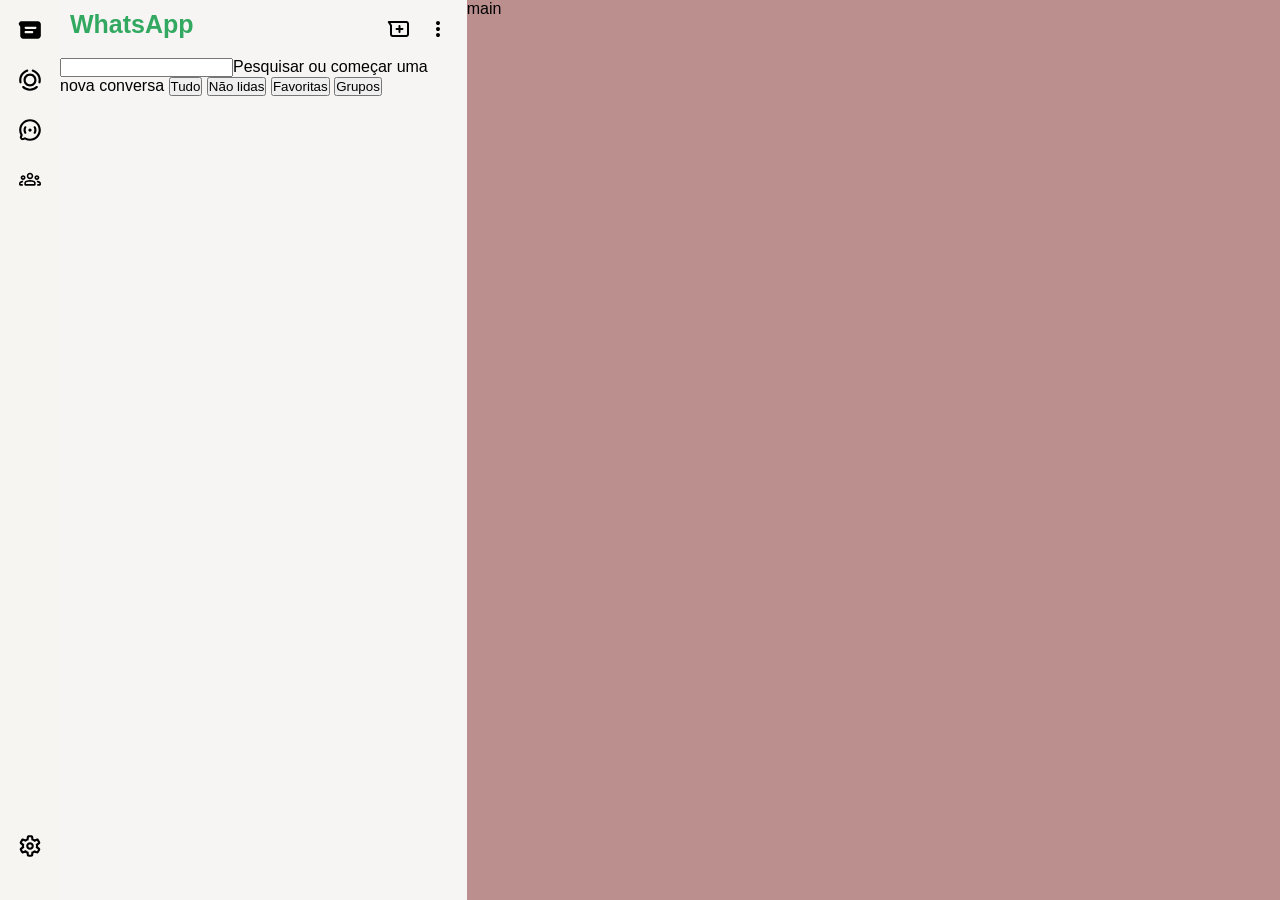
==== index.html @ 02911c6a "section 1/2 meio finalizado" ====
<!DOCTYPE html>
<html lang="en">

<head>
    <meta charset="UTF-8">
    <meta name="viewport" content="width=device-width, initial-scale=1.0">
    <link rel="stylesheet" href="./assets/style.css">
    <title>Whatsap Web</title>
</head>

<body>
    <nav>
        <div class="container-icons">
            <img src="./assets/icons/messages.svg" alt="">
            <img src="./assets/icons/status.svg" alt="">
            <img src="./assets/icons/newsletter.svg" alt="">
            <img src="./assets/icons/community.svg" alt="">
        </div>
        <div class="container-icons" s>
            <img src="./assets/icons/settings.svg" alt="">
            <img src="https://i.pravatar.cc/777" alt="">
        </div>
    </nav>
    <section>
        <div>
            <div class="container-what">
                <h1>WhatsApp</h1>
                <div class="btn-new-chat">
                    <img src="./assets/icons/new-chat.svg" alt="">
                    <img src="./assets/icons/more-settings.svg" alt="">
                </div>
            </div>

            <form class="">
                <input for="text">Pesquisar ou começar uma nova conversa</input>
                <button>Tudo</button>
                <button>Não lidas</button>
                <button>Favoritas</button>
                <button>Grupos</button>
            </form>
        </div>
    </section>
    <main>main</main>
</body>

</html>
---- assets/style.css ----
*{
    padding: 0;
    margin: 0;
    text-decoration: none;
    box-sizing: border-box;
    font-family: Verdana, Geneva, Tahoma, sans-serif;
}

img{
    display: block;
}
body{
    height: 100dvh;
    display: grid;
    grid-template-areas: 
    "nav section main";
    grid-template-columns: 60px 1fr 2fr ;
    grid-template-rows: 1fr;
}


nav{
    grid-area: nav;
    background-color: #f7f5f2;
    display: flex;
    flex-direction: column;
    justify-content: space-between;
    align-items: center;
    padding: 10px;
}

.container-icons{
    display: flex;
    flex-direction: column;
    justify-content: center;
    gap: 10px;
}

.container-icons > img {
    border-radius: 100%;
    padding: 7px;
    width: 40px;
}

.container-icons > img:hover{
    background-color: #32A860;;
}
section{
    grid-area: section;
    background-color: steelblue;
}

main{
    grid-area: main;
    background-color: rosybrown;
}

/* section{
    display: flex;
    background-color: #FFFFFF;
    font-family: Verdana, Geneva, Tahoma, sans-serif;
}

form > input{
    border-radius: 50px;
    border: 1px #F6F5F4 solid;
    width: 500px;
    height: 20px;
    align-items: center;
} */

section{
    background-color: #F6F5F4;
}
.container-what, .btn-new-chat{
    display: flex;
}

.container-what > h1 {
    color: #32A860;
    font-size: 25px;
}

.container-what{
padding: 10px;
justify-content: space-between;

}
.btn-new-chat{
    gap: 15px;
    padding: 7px;
    border-radius: 20px;
}
.btn-new-chat:hover{
    background-color: #32A860;
}
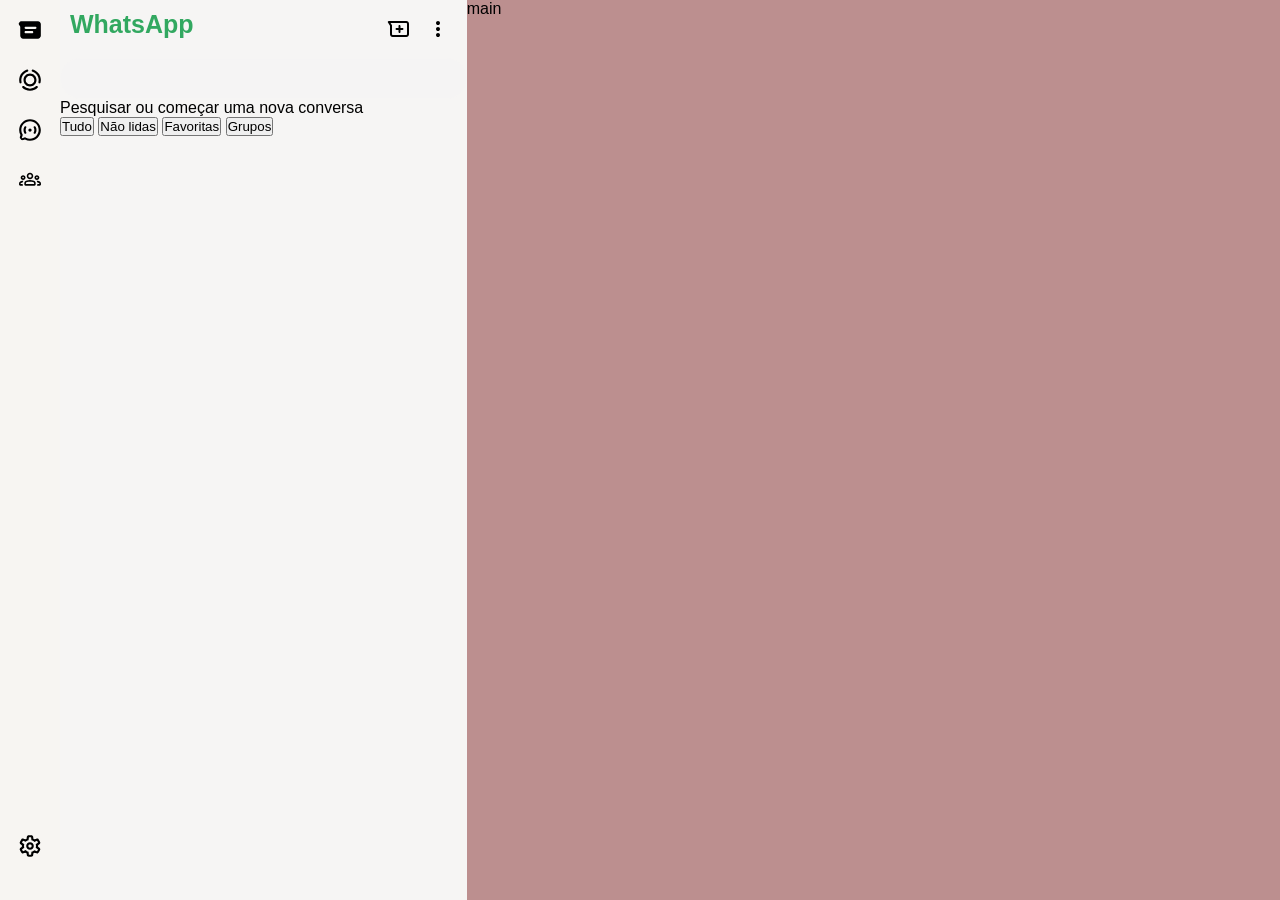
==== commit 860dff2d: "irei retomar as partes que não consegui acompanhar" ====
--- a/index.html
+++ b/index.html
@@ -33,11 +33,12 @@
 
             <form class="">
                 <input for="text">Pesquisar ou começar uma nova conversa</input>
-                <button>Tudo</button>
-                <button>Não lidas</button>
-                <button>Favoritas</button>
-                <button>Grupos</button>
             </form>
+            <button>Tudo</button>
+            <button>Não lidas</button>
+            <button>Favoritas</button>
+            <button>Grupos</button>
+
         </div>
     </section>
     <main>main</main>
--- a/assets/style.css
+++ b/assets/style.css
@@ -55,20 +55,6 @@
     background-color: rosybrown;
 }
 
-/* section{
-    display: flex;
-    background-color: #FFFFFF;
-    font-family: Verdana, Geneva, Tahoma, sans-serif;
-}
-
-form > input{
-    border-radius: 50px;
-    border: 1px #F6F5F4 solid;
-    width: 500px;
-    height: 20px;
-    align-items: center;
-} */
-
 section{
     background-color: #F6F5F4;
 }
@@ -95,3 +81,15 @@
     background-color: #32A860;
 }
 
+form{
+padding: 12;
+}
+
+input{
+    border-radius: 20px;
+    border: 1px #F6F5F4 solid;
+    width: 100%;
+    background-color: #f6f5f4d4;
+    padding: 12px 16px;
+    outline: #32A860;
+}
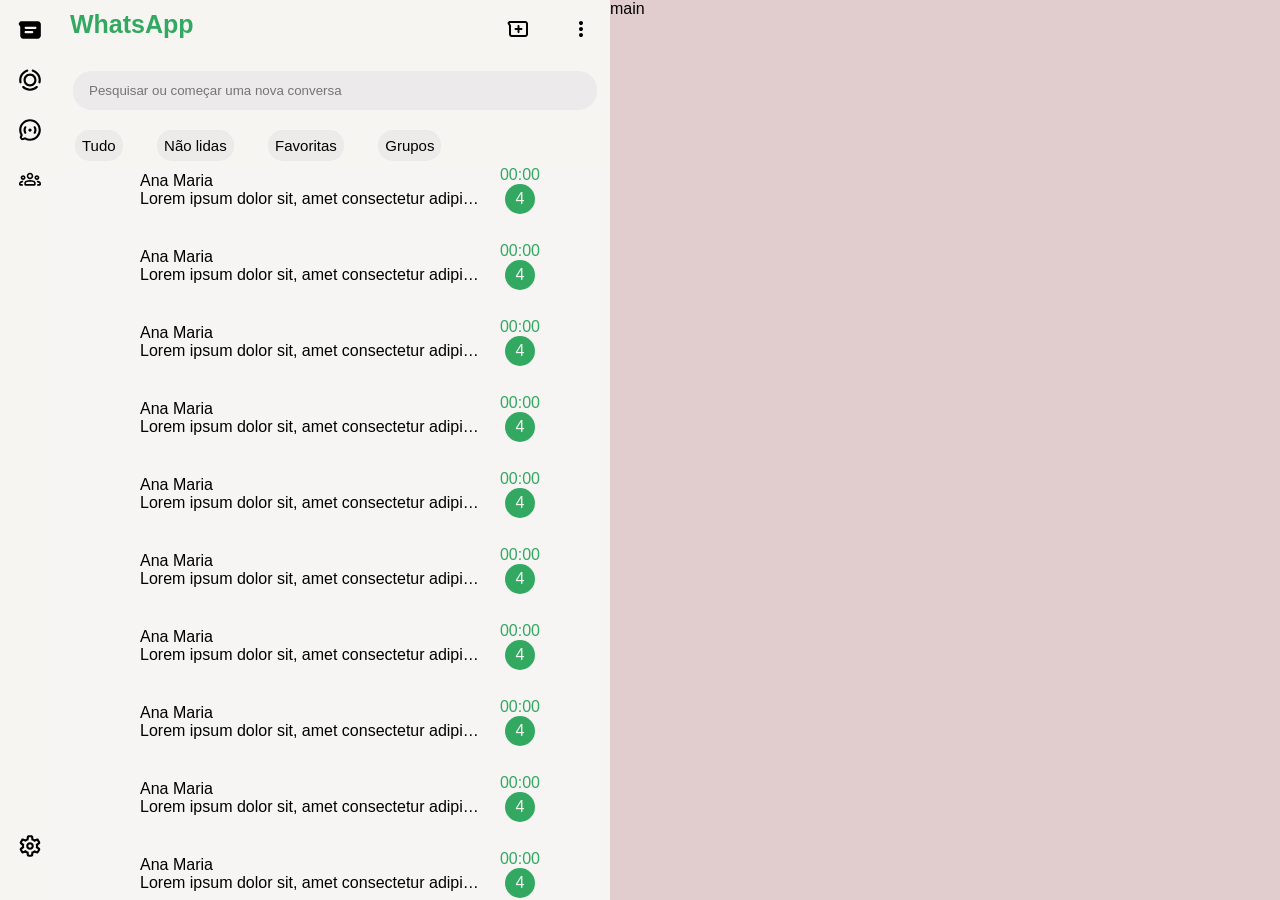
==== commit 688660d0: "Finalizei as duas partes, mas não consegui entender como arrumar o scroll e os botôes. Vou estudar q" ====
--- a/index.html
+++ b/index.html
@@ -21,24 +21,345 @@
             <img src="https://i.pravatar.cc/777" alt="">
         </div>
     </nav>
+
     <section>
-        <div>
+        <div class="container-cima">
             <div class="container-what">
                 <h1>WhatsApp</h1>
                 <div class="btn-new-chat">
-                    <img src="./assets/icons/new-chat.svg" alt="">
-                    <img src="./assets/icons/more-settings.svg" alt="">
-                </div>
-            </div>
-
-            <form class="">
-                <input for="text">Pesquisar ou começar uma nova conversa</input>
-            </form>
-            <button>Tudo</button>
-            <button>Não lidas</button>
-            <button>Favoritas</button>
-            <button>Grupos</button>
-
+                    <img src="./assets/icons/new-chat.svg" alt="" id="icon-2">
+                    <img src="./assets/icons/more-settings.svg" alt="" id="icon-2">
+                </div>
+            </div>
+            <div>
+                <form class="">
+                    <input for="text" placeholder="Pesquisar ou começar uma nova conversa"></input>
+                </form>
+                <button class="botao">Tudo</button>
+                <button class="botao">Não lidas</button>
+                <button class="botao">Favoritas</button>
+                <button class="botao">Grupos</button>
+            </div>
+        </div>
+
+        <div>
+            <div class="mensagens">
+                <div class="container-foto">
+                    <img src="https://i.pravatar.cc/777" alt="" id="perfil-conversa" class="foto">
+                </div>
+
+                <div class="container-info">
+                    <p>Ana Maria</p>
+                    <p id="msg_extensa">Lorem ipsum dolor sit, amet consectetur adipisicing elit...</p>
+                </div>
+
+                <div class="msn-bol">
+                    <p id="horas">00:00</p>
+                    <p id="noti" class="noti">4</p>
+                </div>
+            </div>
+            <div class="mensagens">
+                <div class="container-foto">
+                    <img src="https://i.pravatar.cc/777" alt="" id="perfil-conversa" class="foto">
+                </div>
+
+                <div class="container-info">
+                    <p>Ana Maria</p>
+                    <p id="msg_extensa">Lorem ipsum dolor sit, amet consectetur adipisicing elit...</p>
+                </div>
+
+                <div class="msn-bol">
+                    <p id="horas">00:00</p>
+                    <p id="noti" class="noti">4</p>
+                </div>
+            </div>
+            <div class="mensagens">
+                <div class="container-foto">
+                    <img src="https://i.pravatar.cc/777" alt="" id="perfil-conversa" class="foto">
+                </div>
+
+                <div class="container-info">
+                    <p>Ana Maria</p>
+                    <p id="msg_extensa">Lorem ipsum dolor sit, amet consectetur adipisicing elit...</p>
+                </div>
+
+                <div class="msn-bol">
+                    <p id="horas">00:00</p>
+                    <p id="noti" class="noti">4</p>
+                </div>
+            </div>
+            <div class="mensagens">
+                <div class="container-foto">
+                    <img src="https://i.pravatar.cc/777" alt="" id="perfil-conversa" class="foto">
+                </div>
+
+                <div class="container-info">
+                    <p>Ana Maria</p>
+                    <p id="msg_extensa">Lorem ipsum dolor sit, amet consectetur adipisicing elit...</p>
+                </div>
+
+                <div class="msn-bol">
+                    <p id="horas">00:00</p>
+                    <p id="noti" class="noti">4</p>
+                </div>
+            </div>
+            <div class="mensagens">
+                <div class="container-foto">
+                    <img src="https://i.pravatar.cc/777" alt="" id="perfil-conversa" class="foto">
+                </div>
+
+                <div class="container-info">
+                    <p>Ana Maria</p>
+                    <p id="msg_extensa">Lorem ipsum dolor sit, amet consectetur adipisicing elit...</p>
+                </div>
+
+                <div class="msn-bol">
+                    <p id="horas">00:00</p>
+                    <p id="noti" class="noti">4</p>
+                </div>
+            </div>
+            <div class="mensagens">
+                <div class="container-foto">
+                    <img src="https://i.pravatar.cc/777" alt="" id="perfil-conversa" class="foto">
+                </div>
+
+                <div class="container-info">
+                    <p>Ana Maria</p>
+                    <p id="msg_extensa">Lorem ipsum dolor sit, amet consectetur adipisicing elit...</p>
+                </div>
+
+                <div class="msn-bol">
+                    <p id="horas">00:00</p>
+                    <p id="noti" class="noti">4</p>
+                </div>
+            </div>
+            <div class="mensagens">
+                <div class="container-foto">
+                    <img src="https://i.pravatar.cc/777" alt="" id="perfil-conversa" class="foto">
+                </div>
+
+                <div class="container-info">
+                    <p>Ana Maria</p>
+                    <p id="msg_extensa">Lorem ipsum dolor sit, amet consectetur adipisicing elit...</p>
+                </div>
+
+                <div class="msn-bol">
+                    <p id="horas">00:00</p>
+                    <p id="noti" class="noti">4</p>
+                </div>
+
+            </div>
+        </div>
+        <div class="mensagens">
+            <div class="container-foto">
+                <img src="https://i.pravatar.cc/777" alt="" id="perfil-conversa" class="foto">
+            </div>
+
+            <div class="container-info">
+                <p>Ana Maria</p>
+                <p id="msg_extensa">Lorem ipsum dolor sit, amet consectetur adipisicing elit...</p>
+            </div>
+
+            <div class="msn-bol">
+                <p id="horas">00:00</p>
+                <p id="noti" class="noti">4</p>
+            </div>
+        </div>
+        <div class="mensagens">
+            <div class="container-foto">
+                <img src="https://i.pravatar.cc/777" alt="" id="perfil-conversa" class="foto">
+            </div>
+
+            <div class="container-info">
+                <p>Ana Maria</p>
+                <p id="msg_extensa">Lorem ipsum dolor sit, amet consectetur adipisicing elit...</p>
+            </div>
+
+            <div class="msn-bol">
+                <p id="horas">00:00</p>
+                <p id="noti" class="noti">4</p>
+            </div>
+        </div>
+        <div class="mensagens">
+            <div class="container-foto">
+                <img src="https://i.pravatar.cc/777" alt="" id="perfil-conversa" class="foto">
+            </div>
+
+            <div class="container-info">
+                <p>Ana Maria</p>
+                <p id="msg_extensa">Lorem ipsum dolor sit, amet consectetur adipisicing elit...</p>
+            </div>
+
+            <div class="msn-bol">
+                <p id="horas">00:00</p>
+                <p id="noti" class="noti">4</p>
+            </div>
+        </div>
+        <div class="mensagens">
+            <div class="container-foto">
+                <img src="https://i.pravatar.cc/777" alt="" id="perfil-conversa" class="foto">
+            </div>
+
+            <div class="container-info">
+                <p>Ana Maria</p>
+                <p id="msg_extensa">Lorem ipsum dolor sit, amet consectetur adipisicing elit...</p>
+            </div>
+
+            <div class="msn-bol">
+                <p id="horas">00:00</p>
+                <p id="noti" class="noti">4</p>
+            </div>
+        </div>
+        <div class="mensagens">
+            <div class="container-foto">
+                <img src="https://i.pravatar.cc/777" alt="" id="perfil-conversa" class="foto">
+            </div>
+
+            <div class="container-info">
+                <p>Ana Maria</p>
+                <p id="msg_extensa">Lorem ipsum dolor sit, amet consectetur adipisicing elit...</p>
+            </div>
+
+            <div class="msn-bol">
+                <p id="horas">00:00</p>
+                <p id="noti" class="noti">4</p>
+            </div>
+        </div>
+        <div class="mensagens">
+            <div class="container-foto">
+                <img src="https://i.pravatar.cc/777" alt="" id="perfil-conversa" class="foto">
+            </div>
+
+            <div class="container-info">
+                <p>Ana Maria</p>
+                <p id="msg_extensa">Lorem ipsum dolor sit, amet consectetur adipisicing elit...</p>
+            </div>
+
+            <div class="msn-bol">
+                <p id="horas">00:00</p>
+                <p id="noti" class="noti">4</p>
+            </div>
+        </div>
+        <div class="mensagens">
+            <div class="container-foto">
+                <img src="https://i.pravatar.cc/777" alt="" id="perfil-conversa" class="foto">
+            </div>
+
+            <div class="container-info">
+                <p>Ana Maria</p>
+                <p id="msg_extensa">Lorem ipsum dolor sit, amet consectetur adipisicing elit...</p>
+            </div>
+
+            <div class="msn-bol">
+                <p id="horas">00:00</p>
+                <p id="noti" class="noti">4</p>
+            </div>
+        </div>
+        <div class="mensagens">
+            <div class="container-foto">
+                <img src="https://i.pravatar.cc/777" alt="" id="perfil-conversa" class="foto">
+            </div>
+
+            <div class="container-info">
+                <p>Ana Maria</p>
+                <p id="msg_extensa">Lorem ipsum dolor sit, amet consectetur adipisicing elit...</p>
+            </div>
+
+            <div class="msn-bol">
+                <p id="horas">00:00</p>
+                <p id="noti" class="noti">4</p>
+            </div>
+        </div>
+        <div class="mensagens">
+            <div class="container-foto">
+                <img src="https://i.pravatar.cc/777" alt="" id="perfil-conversa" class="foto">
+            </div>
+
+            <div class="container-info">
+                <p>Ana Maria</p>
+                <p id="msg_extensa">Lorem ipsum dolor sit, amet consectetur adipisicing elit...</p>
+            </div>
+
+            <div class="msn-bol">
+                <p id="horas">00:00</p>
+                <p id="noti" class="noti">4</p>
+            </div>
+        </div>
+        <div class="mensagens">
+            <div class="container-foto">
+                <img src="https://i.pravatar.cc/777" alt="" id="perfil-conversa" class="foto">
+            </div>
+
+            <div class="container-info">
+                <p>Ana Maria</p>
+                <p id="msg_extensa">Lorem ipsum dolor sit, amet consectetur adipisicing elit...</p>
+            </div>
+
+            <div class="msn-bol">
+                <p id="horas">00:00</p>
+                <p id="noti" class="noti">4</p>
+            </div>
+        </div>
+        <div class="mensagens">
+            <div class="container-foto">
+                <img src="https://i.pravatar.cc/777" alt="" id="perfil-conversa" class="foto">
+            </div>
+
+            <div class="container-info">
+                <p>Ana Maria</p>
+                <p id="msg_extensa">Lorem ipsum dolor sit, amet consectetur adipisicing elit...</p>
+            </div>
+
+            <div class="msn-bol">
+                <p id="horas">00:00</p>
+                <p id="noti" class="noti">4</p>
+            </div>
+        </div>
+        <div class="mensagens">
+            <div class="container-foto">
+                <img src="https://i.pravatar.cc/777" alt="" id="perfil-conversa" class="foto">
+            </div>
+
+            <div class="container-info">
+                <p>Ana Maria</p>
+                <p id="msg_extensa">Lorem ipsum dolor sit, amet consectetur adipisicing elit...</p>
+            </div>
+
+            <div class="msn-bol">
+                <p id="horas">00:00</p>
+                <p id="noti" class="noti">4</p>
+            </div>
+        </div>
+        <div class="mensagens">
+            <div class="container-foto">
+                <img src="https://i.pravatar.cc/777" alt="" id="perfil-conversa" class="foto">
+            </div>
+
+            <div class="container-info">
+                <p>Ana Maria</p>
+                <p id="msg_extensa">Lorem ipsum dolor sit, amet consectetur adipisicing elit...</p>
+            </div>
+
+            <div class="msn-bol">
+                <p id="horas">00:00</p>
+                <p id="noti" class="noti">4</p>
+            </div>
+        </div>
+        <div class="mensagens">
+            <div class="container-foto">
+                <img src="https://i.pravatar.cc/777" alt="" id="perfil-conversa" class="foto">
+            </div>
+
+            <div class="container-info">
+                <p>Ana Maria</p>
+                <p id="msg_extensa">Lorem ipsum dolor sit, amet consectetur adipisicing elit...</p>
+            </div>
+
+            <div class="msn-bol">
+                <p id="horas">00:00</p>
+                <p id="noti" class="noti">4</p>
+            </div>
+        </div>
         </div>
     </section>
     <main>main</main>
--- a/assets/style.css
+++ b/assets/style.css
@@ -14,7 +14,7 @@
     display: grid;
     grid-template-areas: 
     "nav section main";
-    grid-template-columns: 60px 1fr 2fr ;
+    grid-template-columns: 60px 550px 2fr ;
     grid-template-rows: 1fr;
 }
 
@@ -47,16 +47,16 @@
 }
 section{
     grid-area: section;
-    background-color: steelblue;
 }
 
 main{
     grid-area: main;
-    background-color: rosybrown;
+    background-color: rgb(225, 205, 205);
 }
 
 section{
     background-color: #F6F5F4;
+    overflow-y: scroll ;
 }
 .container-what, .btn-new-chat{
     display: flex;
@@ -72,24 +72,126 @@
 justify-content: space-between;
 
 }
+
 .btn-new-chat{
-    gap: 15px;
+    gap: 25px; 
+}
+
+#icon-2:hover{
+background-color: #32A860;
+}
+
+#icon-2{
     padding: 7px;
     border-radius: 20px;
 }
-.btn-new-chat:hover{
-    background-color: #32A860;
+
+.container-cima{
+position: fixed;
+background-color: #f7f5f2;
+width: 550px;
 }
 
+.container-baixo{
+
+}
 form{
-padding: 12;
+padding: 12px;
+
 }
 
 input{
     border-radius: 20px;
     border: 1px #F6F5F4 solid;
     width: 100%;
-    background-color: #f6f5f4d4;
+    background-color: #ebe9e8d4;
     padding: 12px 16px;
     outline: #32A860;
-}+}
+.botao{
+    border-radius: 15px;
+    padding: 6px ;
+    font-size: 15px;
+    justify-content: space-around;
+    border: 1px solid #ebe9e8d4;
+    margin: 7px 15px;
+    background-color: #ebe9e8d4;
+}
+
+.botao:hover{
+    background-color: #c2ffd9;
+}
+
+.mensagens{
+    width: 500px;
+    display: grid;
+    grid-area: "foto";
+    grid-template-columns: 60px 380px 60px ;
+    grid-template-rows: 40px 40px;
+
+}
+
+
+#perfil-conversa{
+    border-radius: 100%;
+    padding: 7px;
+    width: 60px;
+}
+
+#noti{
+    background-color: #32A860;
+    width: 30px;
+    height: 30px;
+    border-radius: 100%;
+    display: flex;
+    justify-content: center;
+    align-items: center;
+    color: #F6F5F4;
+}
+
+#msg_extensa{
+    overflow: hidden;
+    text-overflow: ellipsis;
+    white-space: nowrap;
+}
+
+#horas{
+    color: #32A860;
+}
+
+.mensagens {
+    width: 500px;
+    display: grid;
+    grid-template-columns: 60px 1fr 60px;
+    grid-template-rows: 1fr 1fr;
+    grid-template-areas:
+        "foto info extra"
+        "foto info extra";
+    align-items: center;
+    column-gap: 10px;
+    padding: 10px;
+}
+
+.container-foto {
+    grid-area: foto;
+    display: flex;
+    align-items: center;
+    justify-content: center;
+}
+
+.container-info {
+    grid-area: info;
+    min-width: 0; 
+}
+
+.msn-bol {
+    grid-area: extra;
+    height: 100%;
+    display: flex;
+    flex-direction: column;
+    justify-content: space-between;
+    align-items: center;
+    padding: 4px 0;
+}
+
+
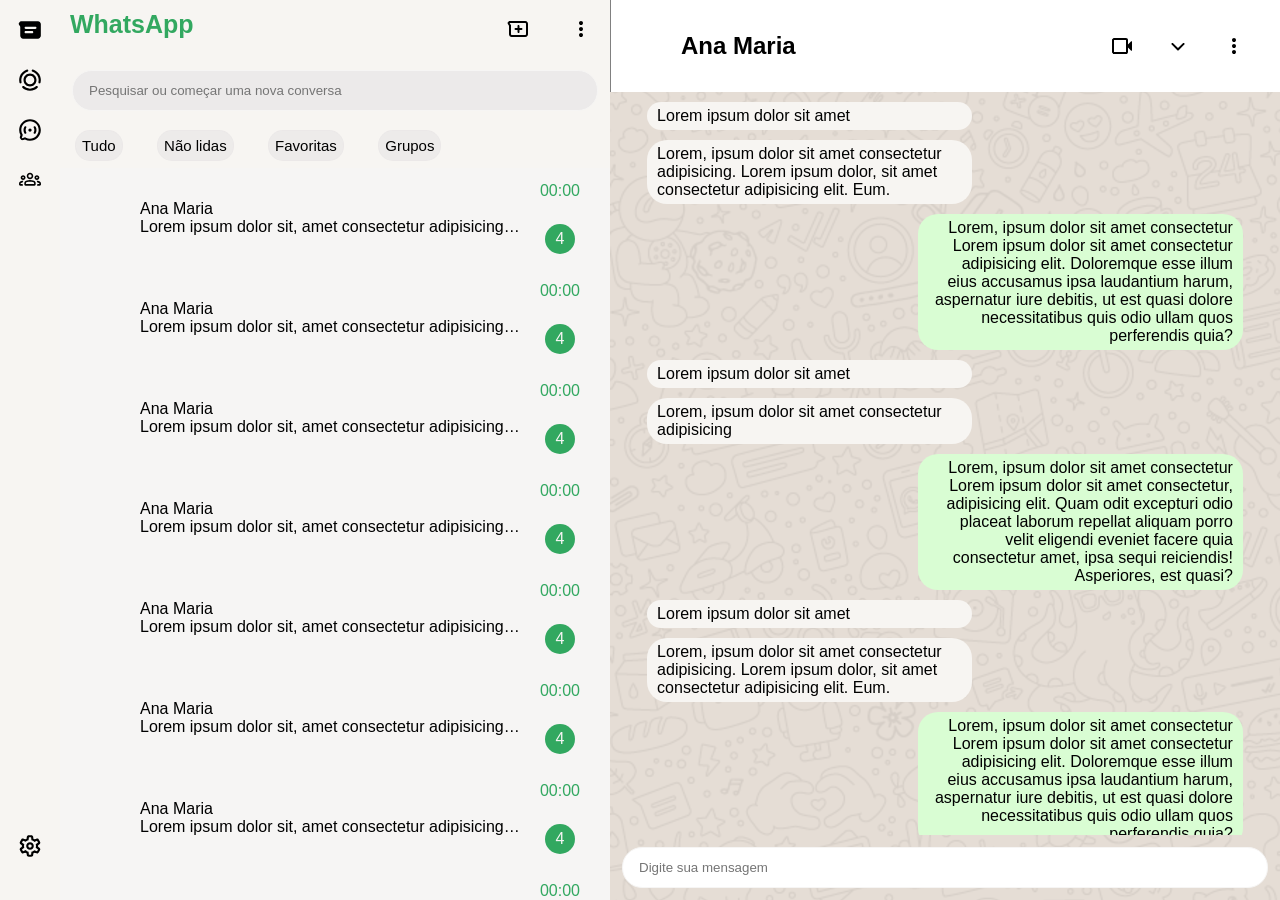
==== commit d59a82fe: "main pronto" ====
--- a/index.html
+++ b/index.html
@@ -22,7 +22,7 @@
         </div>
     </nav>
 
-    <section>
+    <section class="container_conversas">
         <div class="container-cima">
             <div class="container-what">
                 <h1>WhatsApp</h1>
@@ -42,327 +42,507 @@
             </div>
         </div>
 
-        <div>
-            <div class="mensagens">
-                <div class="container-foto">
-                    <img src="https://i.pravatar.cc/777" alt="" id="perfil-conversa" class="foto">
-                </div>
-
-                <div class="container-info">
-                    <p>Ana Maria</p>
-                    <p id="msg_extensa">Lorem ipsum dolor sit, amet consectetur adipisicing elit...</p>
-                </div>
-
-                <div class="msn-bol">
-                    <p id="horas">00:00</p>
-                    <p id="noti" class="noti">4</p>
-                </div>
-            </div>
-            <div class="mensagens">
-                <div class="container-foto">
-                    <img src="https://i.pravatar.cc/777" alt="" id="perfil-conversa" class="foto">
-                </div>
-
-                <div class="container-info">
-                    <p>Ana Maria</p>
-                    <p id="msg_extensa">Lorem ipsum dolor sit, amet consectetur adipisicing elit...</p>
-                </div>
-
-                <div class="msn-bol">
-                    <p id="horas">00:00</p>
-                    <p id="noti" class="noti">4</p>
-                </div>
-            </div>
-            <div class="mensagens">
-                <div class="container-foto">
-                    <img src="https://i.pravatar.cc/777" alt="" id="perfil-conversa" class="foto">
-                </div>
-
-                <div class="container-info">
-                    <p>Ana Maria</p>
-                    <p id="msg_extensa">Lorem ipsum dolor sit, amet consectetur adipisicing elit...</p>
-                </div>
-
-                <div class="msn-bol">
-                    <p id="horas">00:00</p>
-                    <p id="noti" class="noti">4</p>
-                </div>
-            </div>
-            <div class="mensagens">
-                <div class="container-foto">
-                    <img src="https://i.pravatar.cc/777" alt="" id="perfil-conversa" class="foto">
-                </div>
-
-                <div class="container-info">
-                    <p>Ana Maria</p>
-                    <p id="msg_extensa">Lorem ipsum dolor sit, amet consectetur adipisicing elit...</p>
-                </div>
-
-                <div class="msn-bol">
-                    <p id="horas">00:00</p>
-                    <p id="noti" class="noti">4</p>
-                </div>
-            </div>
-            <div class="mensagens">
-                <div class="container-foto">
-                    <img src="https://i.pravatar.cc/777" alt="" id="perfil-conversa" class="foto">
-                </div>
-
-                <div class="container-info">
-                    <p>Ana Maria</p>
-                    <p id="msg_extensa">Lorem ipsum dolor sit, amet consectetur adipisicing elit...</p>
-                </div>
-
-                <div class="msn-bol">
-                    <p id="horas">00:00</p>
-                    <p id="noti" class="noti">4</p>
-                </div>
-            </div>
-            <div class="mensagens">
-                <div class="container-foto">
-                    <img src="https://i.pravatar.cc/777" alt="" id="perfil-conversa" class="foto">
-                </div>
-
-                <div class="container-info">
-                    <p>Ana Maria</p>
-                    <p id="msg_extensa">Lorem ipsum dolor sit, amet consectetur adipisicing elit...</p>
-                </div>
-
-                <div class="msn-bol">
-                    <p id="horas">00:00</p>
-                    <p id="noti" class="noti">4</p>
-                </div>
-            </div>
-            <div class="mensagens">
-                <div class="container-foto">
-                    <img src="https://i.pravatar.cc/777" alt="" id="perfil-conversa" class="foto">
-                </div>
-
-                <div class="container-info">
-                    <p>Ana Maria</p>
-                    <p id="msg_extensa">Lorem ipsum dolor sit, amet consectetur adipisicing elit...</p>
-                </div>
-
-                <div class="msn-bol">
-                    <p id="horas">00:00</p>
-                    <p id="noti" class="noti">4</p>
-                </div>
-
+        <div class="container-baixo">
+            <div class="mensagens">
+                <div class="container-foto">
+                    <img src="https://i.pravatar.cc/777" alt="" id="perfil-conversa" class="foto">
+                </div>
+
+                <div class="container-info">
+                    <p>Ana Maria</p>
+                    <p id="msg_extensa">Lorem ipsum dolor sit, amet consectetur adipisicing elit...</p>
+                </div>
+
+                <div class="msn-bol">
+                    <p id="horas">00:00</p>
+                    <p id="noti" class="noti">4</p>
+                </div>
+            </div>
+
+
+            <div class="mensagens">
+                <div class="container-foto">
+                    <img src="https://i.pravatar.cc/777" alt="" id="perfil-conversa" class="foto">
+                </div>
+
+                <div class="container-info">
+                    <p>Ana Maria</p>
+                    <p id="msg_extensa">Lorem ipsum dolor sit, amet consectetur adipisicing elit...</p>
+                </div>
+
+                <div class="msn-bol">
+                    <p id="horas">00:00</p>
+                    <p id="noti" class="noti">4</p>
+                </div>
+            </div>
+
+
+            <div class="mensagens">
+                <div class="container-foto">
+                    <img src="https://i.pravatar.cc/777" alt="" id="perfil-conversa" class="foto">
+                </div>
+
+                <div class="container-info">
+                    <p>Ana Maria</p>
+                    <p id="msg_extensa">Lorem ipsum dolor sit, amet consectetur adipisicing elit...</p>
+                </div>
+
+                <div class="msn-bol">
+                    <p id="horas">00:00</p>
+                    <p id="noti" class="noti">4</p>
+                </div>
+            </div>
+
+
+            <div class="mensagens">
+                <div class="container-foto">
+                    <img src="https://i.pravatar.cc/777" alt="" id="perfil-conversa" class="foto">
+                </div>
+
+                <div class="container-info">
+                    <p>Ana Maria</p>
+                    <p id="msg_extensa">Lorem ipsum dolor sit, amet consectetur adipisicing elit...</p>
+                </div>
+
+                <div class="msn-bol">
+                    <p id="horas">00:00</p>
+                    <p id="noti" class="noti">4</p>
+                </div>
+            </div>
+
+
+            <div class="mensagens">
+                <div class="container-foto">
+                    <img src="https://i.pravatar.cc/777" alt="" id="perfil-conversa" class="foto">
+                </div>
+
+                <div class="container-info">
+                    <p>Ana Maria</p>
+                    <p id="msg_extensa">Lorem ipsum dolor sit, amet consectetur adipisicing elit...</p>
+                </div>
+
+                <div class="msn-bol">
+                    <p id="horas">00:00</p>
+                    <p id="noti" class="noti">4</p>
+                </div>
+            </div>
+
+
+            <div class="mensagens">
+                <div class="container-foto">
+                    <img src="https://i.pravatar.cc/777" alt="" id="perfil-conversa" class="foto">
+                </div>
+
+                <div class="container-info">
+                    <p>Ana Maria</p>
+                    <p id="msg_extensa">Lorem ipsum dolor sit, amet consectetur adipisicing elit...</p>
+                </div>
+
+                <div class="msn-bol">
+                    <p id="horas">00:00</p>
+                    <p id="noti" class="noti">4</p>
+                </div>
+            </div>
+
+
+            <div class="mensagens">
+                <div class="container-foto">
+                    <img src="https://i.pravatar.cc/777" alt="" id="perfil-conversa" class="foto">
+                </div>
+
+                <div class="container-info">
+                    <p>Ana Maria</p>
+                    <p id="msg_extensa">Lorem ipsum dolor sit, amet consectetur adipisicing elit...</p>
+                </div>
+
+                <div class="msn-bol">
+                    <p id="horas">00:00</p>
+                    <p id="noti" class="noti">4</p>
+                </div>
+
+            </div>
+
+
+            <div class="mensagens">
+                <div class="container-foto">
+                    <img src="https://i.pravatar.cc/777" alt="" id="perfil-conversa" class="foto">
+                </div>
+
+                <div class="container-info">
+                    <p>Ana Maria</p>
+                    <p id="msg_extensa">Lorem ipsum dolor sit, amet consectetur adipisicing elit...</p>
+                </div>
+
+                <div class="msn-bol">
+                    <p id="horas">00:00</p>
+                    <p id="noti" class="noti">4</p>
+                </div>
+            </div>
+            <div class="mensagens">
+                <div class="container-foto">
+                    <img src="https://i.pravatar.cc/777" alt="" id="perfil-conversa" class="foto">
+                </div>
+
+                <div class="container-info">
+                    <p>Ana Maria</p>
+                    <p id="msg_extensa">Lorem ipsum dolor sit, amet consectetur adipisicing elit...</p>
+                </div>
+
+                <div class="msn-bol">
+                    <p id="horas">00:00</p>
+                    <p id="noti" class="noti">4</p>
+                </div>
+            </div>
+            <div class="mensagens">
+                <div class="container-foto">
+                    <img src="https://i.pravatar.cc/777" alt="" id="perfil-conversa" class="foto">
+                </div>
+
+                <div class="container-info">
+                    <p>Ana Maria</p>
+                    <p id="msg_extensa">Lorem ipsum dolor sit, amet consectetur adipisicing elit...</p>
+                </div>
+
+                <div class="msn-bol">
+                    <p id="horas">00:00</p>
+                    <p id="noti" class="noti">4</p>
+                </div>
+            </div>
+            <div class="mensagens">
+                <div class="container-foto">
+                    <img src="https://i.pravatar.cc/777" alt="" id="perfil-conversa" class="foto">
+                </div>
+
+                <div class="container-info">
+                    <p>Ana Maria</p>
+                    <p id="msg_extensa">Lorem ipsum dolor sit, amet consectetur adipisicing elit...</p>
+                </div>
+
+                <div class="msn-bol">
+                    <p id="horas">00:00</p>
+                    <p id="noti" class="noti">4</p>
+                </div>
+            </div>
+            <div class="mensagens">
+                <div class="container-foto">
+                    <img src="https://i.pravatar.cc/777" alt="" id="perfil-conversa" class="foto">
+                </div>
+
+                <div class="container-info">
+                    <p>Ana Maria</p>
+                    <p id="msg_extensa">Lorem ipsum dolor sit, amet consectetur adipisicing elit...</p>
+                </div>
+
+                <div class="msn-bol">
+                    <p id="horas">00:00</p>
+                    <p id="noti" class="noti">4</p>
+                </div>
+            </div>
+            <div class="mensagens">
+                <div class="container-foto">
+                    <img src="https://i.pravatar.cc/777" alt="" id="perfil-conversa" class="foto">
+                </div>
+
+                <div class="container-info">
+                    <p>Ana Maria</p>
+                    <p id="msg_extensa">Lorem ipsum dolor sit, amet consectetur adipisicing elit...</p>
+                </div>
+
+                <div class="msn-bol">
+                    <p id="horas">00:00</p>
+                    <p id="noti" class="noti">4</p>
+                </div>
+            </div>
+            <div class="mensagens">
+                <div class="container-foto">
+                    <img src="https://i.pravatar.cc/777" alt="" id="perfil-conversa" class="foto">
+                </div>
+
+                <div class="container-info">
+                    <p>Ana Maria</p>
+                    <p id="msg_extensa">Lorem ipsum dolor sit, amet consectetur adipisicing elit...</p>
+                </div>
+
+                <div class="msn-bol">
+                    <p id="horas">00:00</p>
+                    <p id="noti" class="noti">4</p>
+                </div>
+            </div>
+            <div class="mensagens">
+                <div class="container-foto">
+                    <img src="https://i.pravatar.cc/777" alt="" id="perfil-conversa" class="foto">
+                </div>
+
+                <div class="container-info">
+                    <p>Ana Maria</p>
+                    <p id="msg_extensa">Lorem ipsum dolor sit, amet consectetur adipisicing elit...</p>
+                </div>
+
+                <div class="msn-bol">
+                    <p id="horas">00:00</p>
+                    <p id="noti" class="noti">4</p>
+                </div>
+            </div>
+            <div class="mensagens">
+                <div class="container-foto">
+                    <img src="https://i.pravatar.cc/777" alt="" id="perfil-conversa" class="foto">
+                </div>
+
+                <div class="container-info">
+                    <p>Ana Maria</p>
+                    <p id="msg_extensa">Lorem ipsum dolor sit, amet consectetur adipisicing elit...</p>
+                </div>
+
+                <div class="msn-bol">
+                    <p id="horas">00:00</p>
+                    <p id="noti" class="noti">4</p>
+                </div>
+            </div>
+            <div class="mensagens">
+                <div class="container-foto">
+                    <img src="https://i.pravatar.cc/777" alt="" id="perfil-conversa" class="foto">
+                </div>
+
+                <div class="container-info">
+                    <p>Ana Maria</p>
+                    <p id="msg_extensa">Lorem ipsum dolor sit, amet consectetur adipisicing elit...</p>
+                </div>
+
+                <div class="msn-bol">
+                    <p id="horas">00:00</p>
+                    <p id="noti" class="noti">4</p>
+                </div>
             </div>
         </div>
-        <div class="mensagens">
-            <div class="container-foto">
-                <img src="https://i.pravatar.cc/777" alt="" id="perfil-conversa" class="foto">
-            </div>
-
-            <div class="container-info">
+    </section class="container.conversas">
+
+    <main>
+        <header>
+            <div class="foto-header-container">
+                <img class="foto-contato-header" src="https://i.pravatar.cc/777" alt="">
                 <p>Ana Maria</p>
-                <p id="msg_extensa">Lorem ipsum dolor sit, amet consectetur adipisicing elit...</p>
-            </div>
-
-            <div class="msn-bol">
-                <p id="horas">00:00</p>
-                <p id="noti" class="noti">4</p>
-            </div>
-        </div>
-        <div class="mensagens">
-            <div class="container-foto">
-                <img src="https://i.pravatar.cc/777" alt="" id="perfil-conversa" class="foto">
-            </div>
-
-            <div class="container-info">
-                <p>Ana Maria</p>
-                <p id="msg_extensa">Lorem ipsum dolor sit, amet consectetur adipisicing elit...</p>
-            </div>
-
-            <div class="msn-bol">
-                <p id="horas">00:00</p>
-                <p id="noti" class="noti">4</p>
-            </div>
-        </div>
-        <div class="mensagens">
-            <div class="container-foto">
-                <img src="https://i.pravatar.cc/777" alt="" id="perfil-conversa" class="foto">
-            </div>
-
-            <div class="container-info">
-                <p>Ana Maria</p>
-                <p id="msg_extensa">Lorem ipsum dolor sit, amet consectetur adipisicing elit...</p>
-            </div>
-
-            <div class="msn-bol">
-                <p id="horas">00:00</p>
-                <p id="noti" class="noti">4</p>
-            </div>
-        </div>
-        <div class="mensagens">
-            <div class="container-foto">
-                <img src="https://i.pravatar.cc/777" alt="" id="perfil-conversa" class="foto">
-            </div>
-
-            <div class="container-info">
-                <p>Ana Maria</p>
-                <p id="msg_extensa">Lorem ipsum dolor sit, amet consectetur adipisicing elit...</p>
-            </div>
-
-            <div class="msn-bol">
-                <p id="horas">00:00</p>
-                <p id="noti" class="noti">4</p>
-            </div>
-        </div>
-        <div class="mensagens">
-            <div class="container-foto">
-                <img src="https://i.pravatar.cc/777" alt="" id="perfil-conversa" class="foto">
-            </div>
-
-            <div class="container-info">
-                <p>Ana Maria</p>
-                <p id="msg_extensa">Lorem ipsum dolor sit, amet consectetur adipisicing elit...</p>
-            </div>
-
-            <div class="msn-bol">
-                <p id="horas">00:00</p>
-                <p id="noti" class="noti">4</p>
-            </div>
-        </div>
-        <div class="mensagens">
-            <div class="container-foto">
-                <img src="https://i.pravatar.cc/777" alt="" id="perfil-conversa" class="foto">
-            </div>
-
-            <div class="container-info">
-                <p>Ana Maria</p>
-                <p id="msg_extensa">Lorem ipsum dolor sit, amet consectetur adipisicing elit...</p>
-            </div>
-
-            <div class="msn-bol">
-                <p id="horas">00:00</p>
-                <p id="noti" class="noti">4</p>
-            </div>
-        </div>
-        <div class="mensagens">
-            <div class="container-foto">
-                <img src="https://i.pravatar.cc/777" alt="" id="perfil-conversa" class="foto">
-            </div>
-
-            <div class="container-info">
-                <p>Ana Maria</p>
-                <p id="msg_extensa">Lorem ipsum dolor sit, amet consectetur adipisicing elit...</p>
-            </div>
-
-            <div class="msn-bol">
-                <p id="horas">00:00</p>
-                <p id="noti" class="noti">4</p>
-            </div>
-        </div>
-        <div class="mensagens">
-            <div class="container-foto">
-                <img src="https://i.pravatar.cc/777" alt="" id="perfil-conversa" class="foto">
-            </div>
-
-            <div class="container-info">
-                <p>Ana Maria</p>
-                <p id="msg_extensa">Lorem ipsum dolor sit, amet consectetur adipisicing elit...</p>
-            </div>
-
-            <div class="msn-bol">
-                <p id="horas">00:00</p>
-                <p id="noti" class="noti">4</p>
-            </div>
-        </div>
-        <div class="mensagens">
-            <div class="container-foto">
-                <img src="https://i.pravatar.cc/777" alt="" id="perfil-conversa" class="foto">
-            </div>
-
-            <div class="container-info">
-                <p>Ana Maria</p>
-                <p id="msg_extensa">Lorem ipsum dolor sit, amet consectetur adipisicing elit...</p>
-            </div>
-
-            <div class="msn-bol">
-                <p id="horas">00:00</p>
-                <p id="noti" class="noti">4</p>
-            </div>
-        </div>
-        <div class="mensagens">
-            <div class="container-foto">
-                <img src="https://i.pravatar.cc/777" alt="" id="perfil-conversa" class="foto">
-            </div>
-
-            <div class="container-info">
-                <p>Ana Maria</p>
-                <p id="msg_extensa">Lorem ipsum dolor sit, amet consectetur adipisicing elit...</p>
-            </div>
-
-            <div class="msn-bol">
-                <p id="horas">00:00</p>
-                <p id="noti" class="noti">4</p>
-            </div>
-        </div>
-        <div class="mensagens">
-            <div class="container-foto">
-                <img src="https://i.pravatar.cc/777" alt="" id="perfil-conversa" class="foto">
-            </div>
-
-            <div class="container-info">
-                <p>Ana Maria</p>
-                <p id="msg_extensa">Lorem ipsum dolor sit, amet consectetur adipisicing elit...</p>
-            </div>
-
-            <div class="msn-bol">
-                <p id="horas">00:00</p>
-                <p id="noti" class="noti">4</p>
-            </div>
-        </div>
-        <div class="mensagens">
-            <div class="container-foto">
-                <img src="https://i.pravatar.cc/777" alt="" id="perfil-conversa" class="foto">
-            </div>
-
-            <div class="container-info">
-                <p>Ana Maria</p>
-                <p id="msg_extensa">Lorem ipsum dolor sit, amet consectetur adipisicing elit...</p>
-            </div>
-
-            <div class="msn-bol">
-                <p id="horas">00:00</p>
-                <p id="noti" class="noti">4</p>
-            </div>
-        </div>
-        <div class="mensagens">
-            <div class="container-foto">
-                <img src="https://i.pravatar.cc/777" alt="" id="perfil-conversa" class="foto">
-            </div>
-
-            <div class="container-info">
-                <p>Ana Maria</p>
-                <p id="msg_extensa">Lorem ipsum dolor sit, amet consectetur adipisicing elit...</p>
-            </div>
-
-            <div class="msn-bol">
-                <p id="horas">00:00</p>
-                <p id="noti" class="noti">4</p>
-            </div>
-        </div>
-        <div class="mensagens">
-            <div class="container-foto">
-                <img src="https://i.pravatar.cc/777" alt="" id="perfil-conversa" class="foto">
-            </div>
-
-            <div class="container-info">
-                <p>Ana Maria</p>
-                <p id="msg_extensa">Lorem ipsum dolor sit, amet consectetur adipisicing elit...</p>
-            </div>
-
-            <div class="msn-bol">
-                <p id="horas">00:00</p>
-                <p id="noti" class="noti">4</p>
-            </div>
-        </div>
-        </div>
-    </section>
-    <main>main</main>
+            </div>
+            <div class="icon-header">
+                <img src="./assets/icons/video-cam.svg" alt="" class="icon-header-separado">
+                <img src="./assets/icons/down-menu.svg" alt="" class="icon-header-separado">
+                <img src="./assets/icons/more-settings.svg" alt="" class="icon-header-separado">
+            </div>
+        </header>
+        <section class="grid-msg">
+            <p class="recebidas">Lorem ipsum dolor sit amet </p><span></span>
+            <p class="recebidas">Lorem, ipsum dolor sit amet consectetur adipisicing. Lorem ipsum dolor, sit amet
+                consectetur adipisicing elit. Eum.</p>
+            <p class="enviadas">Lorem, ipsum dolor sit amet consectetur Lorem ipsum dolor sit amet consectetur
+                adipisicing elit. Doloremque esse illum eius accusamus ipsa laudantium harum, aspernatur iure debitis,
+                ut est quasi dolore necessitatibus quis odio ullam quos perferendis quia?</p>
+            <p class="recebidas">Lorem ipsum dolor sit amet </p><span></span>
+            <p class="recebidas">Lorem, ipsum dolor sit amet consectetur adipisicing</p>
+            <p class="enviadas">Lorem, ipsum dolor sit amet consectetur Lorem ipsum dolor sit amet consectetur,
+                adipisicing elit. Quam odit excepturi odio placeat laborum repellat aliquam porro velit eligendi eveniet
+                facere quia consectetur amet, ipsa sequi reiciendis! Asperiores, est quasi?</p>
+            <p class="recebidas">Lorem ipsum dolor sit amet </p><span></span>
+            <p class="recebidas">Lorem, ipsum dolor sit amet consectetur adipisicing. Lorem ipsum dolor, sit amet
+                consectetur adipisicing elit. Eum.</p>
+            <p class="enviadas">Lorem, ipsum dolor sit amet consectetur Lorem ipsum dolor sit amet consectetur
+                adipisicing elit. Doloremque esse illum eius accusamus ipsa laudantium harum, aspernatur iure debitis,
+                ut est quasi dolore necessitatibus quis odio ullam quos perferendis quia?</p>
+            <p class="recebidas">Lorem ipsum dolor sit amet </p><span></span>
+            <p class="recebidas">Lorem, ipsum dolor sit amet consectetur adipisicing</p>
+            <p class="enviadas">Lorem, ipsum dolor sit amet consectetur Lorem ipsum dolor sit amet consectetur,
+                adipisicing elit. Quam odit excepturi odio placeat laborum repellat aliquam porro velit eligendi eveniet
+                facere quia consectetur amet, ipsa sequi reiciendis! Asperiores, est quasi?</p>
+            <p class="recebidas">Lorem ipsum dolor sit amet </p><span></span>
+            <p class="recebidas">Lorem, ipsum dolor sit amet consectetur adipisicing. Lorem ipsum dolor, sit amet
+                consectetur adipisicing elit. Eum.</p>
+            <p class="enviadas">Lorem, ipsum dolor sit amet consectetur Lorem ipsum dolor sit amet consectetur
+                adipisicing elit. Doloremque esse illum eius accusamus ipsa laudantium harum, aspernatur iure debitis,
+                ut est quasi dolore necessitatibus quis odio ullam quos perferendis quia?</p>
+            <p class="recebidas">Lorem ipsum dolor sit amet </p><span></span>
+            <p class="recebidas">Lorem, ipsum dolor sit amet consectetur adipisicing</p>
+            <p class="enviadas">Lorem, ipsum dolor sit amet consectetur Lorem ipsum dolor sit amet consectetur,
+                adipisicing elit. Quam odit excepturi odio placeat laborum repellat aliquam porro velit eligendi eveniet
+                facere quia consectetur amet, ipsa sequi reiciendis! Asperiores, est quasi?</p>
+            <p class="recebidas">Lorem ipsum dolor sit amet </p><span></span>
+            <p class="recebidas">Lorem, ipsum dolor sit amet consectetur adipisicing. Lorem ipsum dolor, sit amet
+                consectetur adipisicing elit. Eum.</p>
+            <p class="enviadas">Lorem, ipsum dolor sit amet consectetur Lorem ipsum dolor sit amet consectetur
+                adipisicing elit. Doloremque esse illum eius accusamus ipsa laudantium harum, aspernatur iure debitis,
+                ut est quasi dolore necessitatibus quis odio ullam quos perferendis quia?</p>
+            <p class="recebidas">Lorem ipsum dolor sit amet </p><span></span>
+            <p class="recebidas">Lorem, ipsum dolor sit amet consectetur adipisicing</p>
+            <p class="enviadas">Lorem, ipsum dolor sit amet consectetur Lorem ipsum dolor sit amet consectetur,
+                adipisicing elit. Quam odit excepturi odio placeat laborum repellat aliquam porro velit eligendi eveniet
+                facere quia consectetur amet, ipsa sequi reiciendis! Asperiores, est quasi?</p>
+            <p class="recebidas">Lorem ipsum dolor sit amet </p><span></span>
+            <p class="recebidas">Lorem, ipsum dolor sit amet consectetur adipisicing. Lorem ipsum dolor, sit amet
+                consectetur adipisicing elit. Eum.</p>
+            <p class="enviadas">Lorem, ipsum dolor sit amet consectetur Lorem ipsum dolor sit amet consectetur
+                adipisicing elit. Doloremque esse illum eius accusamus ipsa laudantium harum, aspernatur iure debitis,
+                ut est quasi dolore necessitatibus quis odio ullam quos perferendis quia?</p>
+            <p class="recebidas">Lorem ipsum dolor sit amet </p><span></span>
+            <p class="recebidas">Lorem, ipsum dolor sit amet consectetur adipisicing</p>
+            <p class="enviadas">Lorem, ipsum dolor sit amet consectetur Lorem ipsum dolor sit amet consectetur,
+                adipisicing elit. Quam odit excepturi odio placeat laborum repellat aliquam porro velit eligendi eveniet
+                facere quia consectetur amet, ipsa sequi reiciendis! Asperiores, est quasi?</p>
+            <p class="recebidas">Lorem ipsum dolor sit amet </p><span></span>
+            <p class="recebidas">Lorem, ipsum dolor sit amet consectetur adipisicing. Lorem ipsum dolor, sit amet
+                consectetur adipisicing elit. Eum.</p>
+            <p class="enviadas">Lorem, ipsum dolor sit amet consectetur Lorem ipsum dolor sit amet consectetur
+                adipisicing elit. Doloremque esse illum eius accusamus ipsa laudantium harum, aspernatur iure debitis,
+                ut est quasi dolore necessitatibus quis odio ullam quos perferendis quia?</p>
+            <p class="recebidas">Lorem ipsum dolor sit amet </p><span></span>
+            <p class="recebidas">Lorem, ipsum dolor sit amet consectetur adipisicing</p>
+            <p class="enviadas">Lorem, ipsum dolor sit amet consectetur Lorem ipsum dolor sit amet consectetur,
+                adipisicing elit. Quam odit excepturi odio placeat laborum repellat aliquam porro velit eligendi eveniet
+                facere quia consectetur amet, ipsa sequi reiciendis! Asperiores, est quasi?</p>
+            <p class="recebidas">Lorem ipsum dolor sit amet </p><span></span>
+            <p class="recebidas">Lorem, ipsum dolor sit amet consectetur adipisicing. Lorem ipsum dolor, sit amet
+                consectetur adipisicing elit. Eum.</p>
+            <p class="enviadas">Lorem, ipsum dolor sit amet consectetur Lorem ipsum dolor sit amet consectetur
+                adipisicing elit. Doloremque esse illum eius accusamus ipsa laudantium harum, aspernatur iure debitis,
+                ut est quasi dolore necessitatibus quis odio ullam quos perferendis quia?</p>
+            <p class="recebidas">Lorem ipsum dolor sit amet </p><span></span>
+            <p class="recebidas">Lorem, ipsum dolor sit amet consectetur adipisicing</p>
+            <p class="enviadas">Lorem, ipsum dolor sit amet consectetur Lorem ipsum dolor sit amet consectetur,
+                adipisicing elit. Quam odit excepturi odio placeat laborum repellat aliquam porro velit eligendi eveniet
+                facere quia consectetur amet, ipsa sequi reiciendis! Asperiores, est quasi?</p>
+            <p class="recebidas">Lorem ipsum dolor sit amet </p><span></span>
+            <p class="recebidas">Lorem, ipsum dolor sit amet consectetur adipisicing. Lorem ipsum dolor, sit amet
+                consectetur adipisicing elit. Eum.</p>
+            <p class="enviadas">Lorem, ipsum dolor sit amet consectetur Lorem ipsum dolor sit amet consectetur
+                adipisicing elit. Doloremque esse illum eius accusamus ipsa laudantium harum, aspernatur iure debitis,
+                ut est quasi dolore necessitatibus quis odio ullam quos perferendis quia?</p>
+            <p class="recebidas">Lorem ipsum dolor sit amet </p><span></span>
+            <p class="recebidas">Lorem, ipsum dolor sit amet consectetur adipisicing</p>
+            <p class="enviadas">Lorem, ipsum dolor sit amet consectetur Lorem ipsum dolor sit amet consectetur,
+                adipisicing elit. Quam odit excepturi odio placeat laborum repellat aliquam porro velit eligendi eveniet
+                facere quia consectetur amet, ipsa sequi reiciendis! Asperiores, est quasi?</p>
+            <p class="recebidas">Lorem ipsum dolor sit amet </p><span></span>
+            <p class="recebidas">Lorem, ipsum dolor sit amet consectetur adipisicing. Lorem ipsum dolor, sit amet
+                consectetur adipisicing elit. Eum.</p>
+            <p class="enviadas">Lorem, ipsum dolor sit amet consectetur Lorem ipsum dolor sit amet consectetur
+                adipisicing elit. Doloremque esse illum eius accusamus ipsa laudantium harum, aspernatur iure debitis,
+                ut est quasi dolore necessitatibus quis odio ullam quos perferendis quia?</p>
+            <p class="recebidas">Lorem ipsum dolor sit amet </p><span></span>
+            <p class="recebidas">Lorem, ipsum dolor sit amet consectetur adipisicing</p>
+            <p class="enviadas">Lorem, ipsum dolor sit amet consectetur Lorem ipsum dolor sit amet consectetur,
+                adipisicing elit. Quam odit excepturi odio placeat laborum repellat aliquam porro velit eligendi eveniet
+                facere quia consectetur amet, ipsa sequi reiciendis! Asperiores, est quasi?</p>
+            <p class="recebidas">Lorem ipsum dolor sit amet </p><span></span>
+            <p class="recebidas">Lorem, ipsum dolor sit amet consectetur adipisicing. Lorem ipsum dolor, sit amet
+                consectetur adipisicing elit. Eum.</p>
+            <p class="enviadas">Lorem, ipsum dolor sit amet consectetur Lorem ipsum dolor sit amet consectetur
+                adipisicing elit. Doloremque esse illum eius accusamus ipsa laudantium harum, aspernatur iure debitis,
+                ut est quasi dolore necessitatibus quis odio ullam quos perferendis quia?</p>
+            <p class="recebidas">Lorem ipsum dolor sit amet </p><span></span>
+            <p class="recebidas">Lorem, ipsum dolor sit amet consectetur adipisicing</p>
+            <p class="enviadas">Lorem, ipsum dolor sit amet consectetur Lorem ipsum dolor sit amet consectetur,
+                adipisicing elit. Quam odit excepturi odio placeat laborum repellat aliquam porro velit eligendi eveniet
+                facere quia consectetur amet, ipsa sequi reiciendis! Asperiores, est quasi?</p>
+            <p class="recebidas">Lorem ipsum dolor sit amet </p><span></span>
+            <p class="recebidas">Lorem, ipsum dolor sit amet consectetur adipisicing. Lorem ipsum dolor, sit amet
+                consectetur adipisicing elit. Eum.</p>
+            <p class="enviadas">Lorem, ipsum dolor sit amet consectetur Lorem ipsum dolor sit amet consectetur
+                adipisicing elit. Doloremque esse illum eius accusamus ipsa laudantium harum, aspernatur iure debitis,
+                ut est quasi dolore necessitatibus quis odio ullam quos perferendis quia?</p>
+            <p class="recebidas">Lorem ipsum dolor sit amet </p><span></span>
+            <p class="recebidas">Lorem, ipsum dolor sit amet consectetur adipisicing</p>
+            <p class="enviadas">Lorem, ipsum dolor sit amet consectetur Lorem ipsum dolor sit amet consectetur,
+                adipisicing elit. Quam odit excepturi odio placeat laborum repellat aliquam porro velit eligendi eveniet
+                facere quia consectetur amet, ipsa sequi reiciendis! Asperiores, est quasi?</p>
+            <p class="recebidas">Lorem ipsum dolor sit amet </p><span></span>
+            <p class="recebidas">Lorem, ipsum dolor sit amet consectetur adipisicing. Lorem ipsum dolor, sit amet
+                consectetur adipisicing elit. Eum.</p>
+            <p class="enviadas">Lorem, ipsum dolor sit amet consectetur Lorem ipsum dolor sit amet consectetur
+                adipisicing elit. Doloremque esse illum eius accusamus ipsa laudantium harum, aspernatur iure debitis,
+                ut est quasi dolore necessitatibus quis odio ullam quos perferendis quia?</p>
+            <p class="recebidas">Lorem ipsum dolor sit amet </p><span></span>
+            <p class="recebidas">Lorem, ipsum dolor sit amet consectetur adipisicing</p>
+            <p class="enviadas">Lorem, ipsum dolor sit amet consectetur Lorem ipsum dolor sit amet consectetur,
+                adipisicing elit. Quam odit excepturi odio placeat laborum repellat aliquam porro velit eligendi eveniet
+                facere quia consectetur amet, ipsa sequi reiciendis! Asperiores, est quasi?</p>
+            <p class="recebidas">Lorem ipsum dolor sit amet </p><span></span>
+            <p class="recebidas">Lorem, ipsum dolor sit amet consectetur adipisicing. Lorem ipsum dolor, sit amet
+                consectetur adipisicing elit. Eum.</p>
+            <p class="enviadas">Lorem, ipsum dolor sit amet consectetur Lorem ipsum dolor sit amet consectetur
+                adipisicing elit. Doloremque esse illum eius accusamus ipsa laudantium harum, aspernatur iure debitis,
+                ut est quasi dolore necessitatibus quis odio ullam quos perferendis quia?</p>
+            <p class="recebidas">Lorem ipsum dolor sit amet </p><span></span>
+            <p class="recebidas">Lorem, ipsum dolor sit amet consectetur adipisicing</p>
+            <p class="enviadas">Lorem, ipsum dolor sit amet consectetur Lorem ipsum dolor sit amet consectetur,
+                adipisicing elit. Quam odit excepturi odio placeat laborum repellat aliquam porro velit eligendi eveniet
+                facere quia consectetur amet, ipsa sequi reiciendis! Asperiores, est quasi?</p>
+            <p class="recebidas">Lorem ipsum dolor sit amet </p><span></span>
+            <p class="recebidas">Lorem, ipsum dolor sit amet consectetur adipisicing. Lorem ipsum dolor, sit amet
+                consectetur adipisicing elit. Eum.</p>
+            <p class="enviadas">Lorem, ipsum dolor sit amet consectetur Lorem ipsum dolor sit amet consectetur
+                adipisicing elit. Doloremque esse illum eius accusamus ipsa laudantium harum, aspernatur iure debitis,
+                ut est quasi dolore necessitatibus quis odio ullam quos perferendis quia?</p>
+            <p class="recebidas">Lorem ipsum dolor sit amet </p><span></span>
+            <p class="recebidas">Lorem, ipsum dolor sit amet consectetur adipisicing</p>
+            <p class="enviadas">Lorem, ipsum dolor sit amet consectetur Lorem ipsum dolor sit amet consectetur,
+                adipisicing elit. Quam odit excepturi odio placeat laborum repellat aliquam porro velit eligendi eveniet
+                facere quia consectetur amet, ipsa sequi reiciendis! Asperiores, est quasi?</p>
+            <p class="recebidas">Lorem ipsum dolor sit amet </p><span></span>
+            <p class="recebidas">Lorem, ipsum dolor sit amet consectetur adipisicing. Lorem ipsum dolor, sit amet
+                consectetur adipisicing elit. Eum.</p>
+            <p class="enviadas">Lorem, ipsum dolor sit amet consectetur Lorem ipsum dolor sit amet consectetur
+                adipisicing elit. Doloremque esse illum eius accusamus ipsa laudantium harum, aspernatur iure debitis,
+                ut est quasi dolore necessitatibus quis odio ullam quos perferendis quia?</p>
+            <p class="recebidas">Lorem ipsum dolor sit amet </p><span></span>
+            <p class="recebidas">Lorem, ipsum dolor sit amet consectetur adipisicing</p>
+            <p class="enviadas">Lorem, ipsum dolor sit amet consectetur Lorem ipsum dolor sit amet consectetur,
+                adipisicing elit. Quam odit excepturi odio placeat laborum repellat aliquam porro velit eligendi eveniet
+                facere quia consectetur amet, ipsa sequi reiciendis! Asperiores, est quasi?</p>
+            <p class="recebidas">Lorem ipsum dolor sit amet </p><span></span>
+            <p class="recebidas">Lorem, ipsum dolor sit amet consectetur adipisicing. Lorem ipsum dolor, sit amet
+                consectetur adipisicing elit. Eum.</p>
+            <p class="enviadas">Lorem, ipsum dolor sit amet consectetur Lorem ipsum dolor sit amet consectetur
+                adipisicing elit. Doloremque esse illum eius accusamus ipsa laudantium harum, aspernatur iure debitis,
+                ut est quasi dolore necessitatibus quis odio ullam quos perferendis quia?</p>
+            <p class="recebidas">Lorem ipsum dolor sit amet </p><span></span>
+            <p class="recebidas">Lorem, ipsum dolor sit amet consectetur adipisicing</p>
+            <p class="enviadas">Lorem, ipsum dolor sit amet consectetur Lorem ipsum dolor sit amet consectetur,
+                adipisicing elit. Quam odit excepturi odio placeat laborum repellat aliquam porro velit eligendi eveniet
+                facere quia consectetur amet, ipsa sequi reiciendis! Asperiores, est quasi?</p>
+            <p class="recebidas">Lorem ipsum dolor sit amet </p><span></span>
+            <p class="recebidas">Lorem, ipsum dolor sit amet consectetur adipisicing. Lorem ipsum dolor, sit amet
+                consectetur adipisicing elit. Eum.</p>
+            <p class="enviadas">Lorem, ipsum dolor sit amet consectetur Lorem ipsum dolor sit amet consectetur
+                adipisicing elit. Doloremque esse illum eius accusamus ipsa laudantium harum, aspernatur iure debitis,
+                ut est quasi dolore necessitatibus quis odio ullam quos perferendis quia?</p>
+            <p class="recebidas">Lorem ipsum dolor sit amet </p><span></span>
+            <p class="recebidas">Lorem, ipsum dolor sit amet consectetur adipisicing</p>
+            <p class="enviadas">Lorem, ipsum dolor sit amet consectetur Lorem ipsum dolor sit amet consectetur,
+                adipisicing elit. Quam odit excepturi odio placeat laborum repellat aliquam porro velit eligendi eveniet
+                facere quia consectetur amet, ipsa sequi reiciendis! Asperiores, est quasi?</p>
+            <p class="recebidas">Lorem ipsum dolor sit amet </p><span></span>
+            <p class="recebidas">Lorem, ipsum dolor sit amet consectetur adipisicing. Lorem ipsum dolor, sit amet
+                consectetur adipisicing elit. Eum.</p>
+            <p class="enviadas">Lorem, ipsum dolor sit amet consectetur Lorem ipsum dolor sit amet consectetur
+                adipisicing elit. Doloremque esse illum eius accusamus ipsa laudantium harum, aspernatur iure debitis,
+                ut est quasi dolore necessitatibus quis odio ullam quos perferendis quia?</p>
+            <p class="recebidas">Lorem ipsum dolor sit amet </p><span></span>
+            <p class="recebidas">Lorem, ipsum dolor sit amet consectetur adipisicing</p>
+            <p class="enviadas">Lorem, ipsum dolor sit amet consectetur Lorem ipsum dolor sit amet consectetur,
+                adipisicing elit. Quam odit excepturi odio placeat laborum repellat aliquam porro velit eligendi eveniet
+                facere quia consectetur amet, ipsa sequi reiciendis! Asperiores, est quasi?</p>
+            <p class="recebidas">Lorem ipsum dolor sit amet </p><span></span>
+            <p class="recebidas">Lorem, ipsum dolor sit amet consectetur adipisicing. Lorem ipsum dolor, sit amet
+                consectetur adipisicing elit. Eum.</p>
+            <p class="enviadas">Lorem, ipsum dolor sit amet consectetur Lorem ipsum dolor sit amet consectetur
+                adipisicing elit. Doloremque esse illum eius accusamus ipsa laudantium harum, aspernatur iure debitis,
+                ut est quasi dolore necessitatibus quis odio ullam quos perferendis quia?</p>
+            <p class="recebidas">Lorem ipsum dolor sit amet </p><span></span>
+            <p class="recebidas">Lorem, ipsum dolor sit amet consectetur adipisicing</p>
+            <p class="enviadas">Lorem, ipsum dolor sit amet consectetur Lorem ipsum dolor sit amet consectetur,
+                adipisicing elit. Quam odit excepturi odio placeat laborum repellat aliquam porro velit eligendi eveniet
+                facere quia consectetur amet, ipsa sequi reiciendis! Asperiores, est quasi?</p>
+        </section>
+        <form action="">
+            <input type="text" placeholder="Digite sua mensagem" name="" id="send-msg">
+        </form>
+    </main>
 </body>
 
 </html>
--- a/assets/style.css
+++ b/assets/style.css
@@ -9,16 +9,19 @@
 img{
     display: block;
 }
+
+/*Geral*/
 body{
     height: 100dvh;
     display: grid;
     grid-template-areas: 
     "nav section main";
-    grid-template-columns: 60px 550px 2fr ;
+    grid-template-columns: 60px 550px 2fr;
     grid-template-rows: 1fr;
-}
-
-
+    overflow: hidden; 
+}
+
+/*Col 1 = onde esta o perfil*/
 nav{
     grid-area: nav;
     background-color: #f7f5f2;
@@ -45,19 +48,26 @@
 .container-icons > img:hover{
     background-color: #32A860;;
 }
-section{
+
+
+/*Col 2 - Botôes e imagens*/
+.container_conversas{
     grid-area: section;
-}
-
-main{
-    grid-area: main;
-    background-color: rgb(225, 205, 205);
-}
-
-section{
     background-color: #F6F5F4;
-    overflow-y: scroll ;
-}
+    height: 100dvh;       
+    display: flex;
+    flex-direction: column;
+    overflow: hidden;      
+}
+
+/*Metade 1*/
+.container-cima{
+   
+    flex-shrink: 0;         
+    background-color: #f7f5f2;
+}
+
+
 .container-what, .btn-new-chat{
     display: flex;
 }
@@ -86,15 +96,7 @@
     border-radius: 20px;
 }
 
-.container-cima{
-position: fixed;
-background-color: #f7f5f2;
-width: 550px;
-}
-
-.container-baixo{
-
-}
+
 form{
 padding: 12px;
 
@@ -108,6 +110,7 @@
     padding: 12px 16px;
     outline: #32A860;
 }
+
 .botao{
     border-radius: 15px;
     padding: 6px ;
@@ -122,13 +125,26 @@
     background-color: #c2ffd9;
 }
 
+/*Metade 2*/
+
+.container-baixo{
+flex: 1;
+overflow-y: auto;
+margin-top: 0;
+}
+
 .mensagens{
     width: 500px;
     display: grid;
     grid-area: "foto";
     grid-template-columns: 60px 380px 60px ;
     grid-template-rows: 40px 40px;
-
+    grid-template-areas:
+        "foto info extra"
+        "foto info extra";
+    align-items: center;
+    column-gap: 10px;
+    padding: 10px;
 }
 
 
@@ -159,18 +175,6 @@
     color: #32A860;
 }
 
-.mensagens {
-    width: 500px;
-    display: grid;
-    grid-template-columns: 60px 1fr 60px;
-    grid-template-rows: 1fr 1fr;
-    grid-template-areas:
-        "foto info extra"
-        "foto info extra";
-    align-items: center;
-    column-gap: 10px;
-    padding: 10px;
-}
 
 .container-foto {
     grid-area: foto;
@@ -195,3 +199,88 @@
 }
 
 
+
+main{
+    grid-area: main;
+    background-image: url(./imgs/whatsapp_bg.png);
+    background-repeat: repeat;
+    display: flex;
+    flex-direction: column;
+    height: 100dvh;
+    overflow: hidden;
+}
+
+header{
+    background-color: white;
+    border-left: 1px solid grey;
+    padding: 10px;
+    display: flex;
+    justify-content: space-between;
+}
+
+.foto-contato-header{
+    width: 50px;
+    border-radius: 100%;
+}
+
+.foto-header-container{
+    display: flex;
+    gap: 10px;
+    align-items: center;
+
+}
+
+.foto-header-container > p{
+    font-size: x-large;
+    font-weight: 600;
+}
+
+.grid-msg{
+    flex: 1;
+    overflow-y: auto;
+    display: grid;
+    grid-template-columns: repeat(24, 1fr);
+    row-gap: 10px;
+    padding: 10px;
+    align-content: safe end;
+    overflow-y: auto;
+}
+
+.icon-header{
+    display: flex;
+    padding: 7px;
+}
+
+.icon-header-separado{
+    margin: 10px;
+    border-radius: 100%;
+    padding: 7px;
+}
+
+.icon-header-separado:hover{
+background-color: #32A860;
+}
+#send-msg{
+    background-color: white;
+
+}
+
+.recebidas{
+    grid-column: 2/14;
+    background-color: #f7f5f2;
+    
+}
+
+.enviadas, .recebidas{
+padding: 5px 10px;
+border-radius: 20px;
+height: fit-content;
+align-self: flex-end;
+}
+
+.enviadas{
+    grid-column: 12/24;
+    text-align: end;
+    background-color: #D9FDD3;
+    place-self: end;
+}
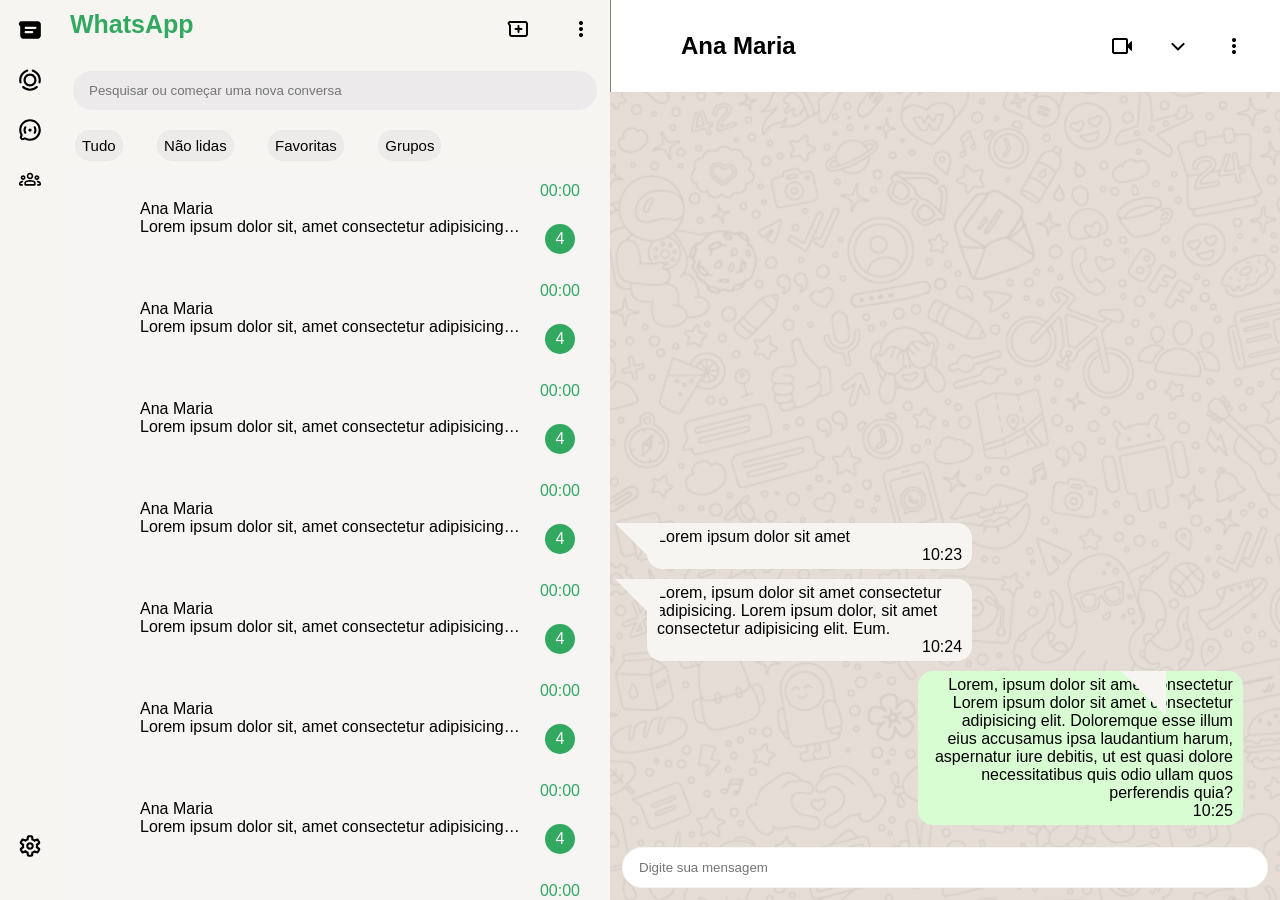
==== commit 8aae6788: "Posições_caixa do whatsapp" ====
--- a/index.html
+++ b/index.html
@@ -329,215 +329,25 @@
             </div>
         </header>
         <section class="grid-msg">
-            <p class="recebidas">Lorem ipsum dolor sit amet </p><span></span>
-            <p class="recebidas">Lorem, ipsum dolor sit amet consectetur adipisicing. Lorem ipsum dolor, sit amet
-                consectetur adipisicing elit. Eum.</p>
-            <p class="enviadas">Lorem, ipsum dolor sit amet consectetur Lorem ipsum dolor sit amet consectetur
-                adipisicing elit. Doloremque esse illum eius accusamus ipsa laudantium harum, aspernatur iure debitis,
-                ut est quasi dolore necessitatibus quis odio ullam quos perferendis quia?</p>
-            <p class="recebidas">Lorem ipsum dolor sit amet </p><span></span>
-            <p class="recebidas">Lorem, ipsum dolor sit amet consectetur adipisicing</p>
-            <p class="enviadas">Lorem, ipsum dolor sit amet consectetur Lorem ipsum dolor sit amet consectetur,
-                adipisicing elit. Quam odit excepturi odio placeat laborum repellat aliquam porro velit eligendi eveniet
-                facere quia consectetur amet, ipsa sequi reiciendis! Asperiores, est quasi?</p>
-            <p class="recebidas">Lorem ipsum dolor sit amet </p><span></span>
-            <p class="recebidas">Lorem, ipsum dolor sit amet consectetur adipisicing. Lorem ipsum dolor, sit amet
-                consectetur adipisicing elit. Eum.</p>
-            <p class="enviadas">Lorem, ipsum dolor sit amet consectetur Lorem ipsum dolor sit amet consectetur
-                adipisicing elit. Doloremque esse illum eius accusamus ipsa laudantium harum, aspernatur iure debitis,
-                ut est quasi dolore necessitatibus quis odio ullam quos perferendis quia?</p>
-            <p class="recebidas">Lorem ipsum dolor sit amet </p><span></span>
-            <p class="recebidas">Lorem, ipsum dolor sit amet consectetur adipisicing</p>
-            <p class="enviadas">Lorem, ipsum dolor sit amet consectetur Lorem ipsum dolor sit amet consectetur,
-                adipisicing elit. Quam odit excepturi odio placeat laborum repellat aliquam porro velit eligendi eveniet
-                facere quia consectetur amet, ipsa sequi reiciendis! Asperiores, est quasi?</p>
-            <p class="recebidas">Lorem ipsum dolor sit amet </p><span></span>
-            <p class="recebidas">Lorem, ipsum dolor sit amet consectetur adipisicing. Lorem ipsum dolor, sit amet
-                consectetur adipisicing elit. Eum.</p>
-            <p class="enviadas">Lorem, ipsum dolor sit amet consectetur Lorem ipsum dolor sit amet consectetur
-                adipisicing elit. Doloremque esse illum eius accusamus ipsa laudantium harum, aspernatur iure debitis,
-                ut est quasi dolore necessitatibus quis odio ullam quos perferendis quia?</p>
-            <p class="recebidas">Lorem ipsum dolor sit amet </p><span></span>
-            <p class="recebidas">Lorem, ipsum dolor sit amet consectetur adipisicing</p>
-            <p class="enviadas">Lorem, ipsum dolor sit amet consectetur Lorem ipsum dolor sit amet consectetur,
-                adipisicing elit. Quam odit excepturi odio placeat laborum repellat aliquam porro velit eligendi eveniet
-                facere quia consectetur amet, ipsa sequi reiciendis! Asperiores, est quasi?</p>
-            <p class="recebidas">Lorem ipsum dolor sit amet </p><span></span>
-            <p class="recebidas">Lorem, ipsum dolor sit amet consectetur adipisicing. Lorem ipsum dolor, sit amet
-                consectetur adipisicing elit. Eum.</p>
-            <p class="enviadas">Lorem, ipsum dolor sit amet consectetur Lorem ipsum dolor sit amet consectetur
-                adipisicing elit. Doloremque esse illum eius accusamus ipsa laudantium harum, aspernatur iure debitis,
-                ut est quasi dolore necessitatibus quis odio ullam quos perferendis quia?</p>
-            <p class="recebidas">Lorem ipsum dolor sit amet </p><span></span>
-            <p class="recebidas">Lorem, ipsum dolor sit amet consectetur adipisicing</p>
-            <p class="enviadas">Lorem, ipsum dolor sit amet consectetur Lorem ipsum dolor sit amet consectetur,
-                adipisicing elit. Quam odit excepturi odio placeat laborum repellat aliquam porro velit eligendi eveniet
-                facere quia consectetur amet, ipsa sequi reiciendis! Asperiores, est quasi?</p>
-            <p class="recebidas">Lorem ipsum dolor sit amet </p><span></span>
-            <p class="recebidas">Lorem, ipsum dolor sit amet consectetur adipisicing. Lorem ipsum dolor, sit amet
-                consectetur adipisicing elit. Eum.</p>
-            <p class="enviadas">Lorem, ipsum dolor sit amet consectetur Lorem ipsum dolor sit amet consectetur
-                adipisicing elit. Doloremque esse illum eius accusamus ipsa laudantium harum, aspernatur iure debitis,
-                ut est quasi dolore necessitatibus quis odio ullam quos perferendis quia?</p>
-            <p class="recebidas">Lorem ipsum dolor sit amet </p><span></span>
-            <p class="recebidas">Lorem, ipsum dolor sit amet consectetur adipisicing</p>
-            <p class="enviadas">Lorem, ipsum dolor sit amet consectetur Lorem ipsum dolor sit amet consectetur,
-                adipisicing elit. Quam odit excepturi odio placeat laborum repellat aliquam porro velit eligendi eveniet
-                facere quia consectetur amet, ipsa sequi reiciendis! Asperiores, est quasi?</p>
-            <p class="recebidas">Lorem ipsum dolor sit amet </p><span></span>
-            <p class="recebidas">Lorem, ipsum dolor sit amet consectetur adipisicing. Lorem ipsum dolor, sit amet
-                consectetur adipisicing elit. Eum.</p>
-            <p class="enviadas">Lorem, ipsum dolor sit amet consectetur Lorem ipsum dolor sit amet consectetur
-                adipisicing elit. Doloremque esse illum eius accusamus ipsa laudantium harum, aspernatur iure debitis,
-                ut est quasi dolore necessitatibus quis odio ullam quos perferendis quia?</p>
-            <p class="recebidas">Lorem ipsum dolor sit amet </p><span></span>
-            <p class="recebidas">Lorem, ipsum dolor sit amet consectetur adipisicing</p>
-            <p class="enviadas">Lorem, ipsum dolor sit amet consectetur Lorem ipsum dolor sit amet consectetur,
-                adipisicing elit. Quam odit excepturi odio placeat laborum repellat aliquam porro velit eligendi eveniet
-                facere quia consectetur amet, ipsa sequi reiciendis! Asperiores, est quasi?</p>
-            <p class="recebidas">Lorem ipsum dolor sit amet </p><span></span>
-            <p class="recebidas">Lorem, ipsum dolor sit amet consectetur adipisicing. Lorem ipsum dolor, sit amet
-                consectetur adipisicing elit. Eum.</p>
-            <p class="enviadas">Lorem, ipsum dolor sit amet consectetur Lorem ipsum dolor sit amet consectetur
-                adipisicing elit. Doloremque esse illum eius accusamus ipsa laudantium harum, aspernatur iure debitis,
-                ut est quasi dolore necessitatibus quis odio ullam quos perferendis quia?</p>
-            <p class="recebidas">Lorem ipsum dolor sit amet </p><span></span>
-            <p class="recebidas">Lorem, ipsum dolor sit amet consectetur adipisicing</p>
-            <p class="enviadas">Lorem, ipsum dolor sit amet consectetur Lorem ipsum dolor sit amet consectetur,
-                adipisicing elit. Quam odit excepturi odio placeat laborum repellat aliquam porro velit eligendi eveniet
-                facere quia consectetur amet, ipsa sequi reiciendis! Asperiores, est quasi?</p>
-            <p class="recebidas">Lorem ipsum dolor sit amet </p><span></span>
-            <p class="recebidas">Lorem, ipsum dolor sit amet consectetur adipisicing. Lorem ipsum dolor, sit amet
-                consectetur adipisicing elit. Eum.</p>
-            <p class="enviadas">Lorem, ipsum dolor sit amet consectetur Lorem ipsum dolor sit amet consectetur
-                adipisicing elit. Doloremque esse illum eius accusamus ipsa laudantium harum, aspernatur iure debitis,
-                ut est quasi dolore necessitatibus quis odio ullam quos perferendis quia?</p>
-            <p class="recebidas">Lorem ipsum dolor sit amet </p><span></span>
-            <p class="recebidas">Lorem, ipsum dolor sit amet consectetur adipisicing</p>
-            <p class="enviadas">Lorem, ipsum dolor sit amet consectetur Lorem ipsum dolor sit amet consectetur,
-                adipisicing elit. Quam odit excepturi odio placeat laborum repellat aliquam porro velit eligendi eveniet
-                facere quia consectetur amet, ipsa sequi reiciendis! Asperiores, est quasi?</p>
-            <p class="recebidas">Lorem ipsum dolor sit amet </p><span></span>
-            <p class="recebidas">Lorem, ipsum dolor sit amet consectetur adipisicing. Lorem ipsum dolor, sit amet
-                consectetur adipisicing elit. Eum.</p>
-            <p class="enviadas">Lorem, ipsum dolor sit amet consectetur Lorem ipsum dolor sit amet consectetur
-                adipisicing elit. Doloremque esse illum eius accusamus ipsa laudantium harum, aspernatur iure debitis,
-                ut est quasi dolore necessitatibus quis odio ullam quos perferendis quia?</p>
-            <p class="recebidas">Lorem ipsum dolor sit amet </p><span></span>
-            <p class="recebidas">Lorem, ipsum dolor sit amet consectetur adipisicing</p>
-            <p class="enviadas">Lorem, ipsum dolor sit amet consectetur Lorem ipsum dolor sit amet consectetur,
-                adipisicing elit. Quam odit excepturi odio placeat laborum repellat aliquam porro velit eligendi eveniet
-                facere quia consectetur amet, ipsa sequi reiciendis! Asperiores, est quasi?</p>
-            <p class="recebidas">Lorem ipsum dolor sit amet </p><span></span>
-            <p class="recebidas">Lorem, ipsum dolor sit amet consectetur adipisicing. Lorem ipsum dolor, sit amet
-                consectetur adipisicing elit. Eum.</p>
-            <p class="enviadas">Lorem, ipsum dolor sit amet consectetur Lorem ipsum dolor sit amet consectetur
-                adipisicing elit. Doloremque esse illum eius accusamus ipsa laudantium harum, aspernatur iure debitis,
-                ut est quasi dolore necessitatibus quis odio ullam quos perferendis quia?</p>
-            <p class="recebidas">Lorem ipsum dolor sit amet </p><span></span>
-            <p class="recebidas">Lorem, ipsum dolor sit amet consectetur adipisicing</p>
-            <p class="enviadas">Lorem, ipsum dolor sit amet consectetur Lorem ipsum dolor sit amet consectetur,
-                adipisicing elit. Quam odit excepturi odio placeat laborum repellat aliquam porro velit eligendi eveniet
-                facere quia consectetur amet, ipsa sequi reiciendis! Asperiores, est quasi?</p>
-            <p class="recebidas">Lorem ipsum dolor sit amet </p><span></span>
-            <p class="recebidas">Lorem, ipsum dolor sit amet consectetur adipisicing. Lorem ipsum dolor, sit amet
-                consectetur adipisicing elit. Eum.</p>
-            <p class="enviadas">Lorem, ipsum dolor sit amet consectetur Lorem ipsum dolor sit amet consectetur
-                adipisicing elit. Doloremque esse illum eius accusamus ipsa laudantium harum, aspernatur iure debitis,
-                ut est quasi dolore necessitatibus quis odio ullam quos perferendis quia?</p>
-            <p class="recebidas">Lorem ipsum dolor sit amet </p><span></span>
-            <p class="recebidas">Lorem, ipsum dolor sit amet consectetur adipisicing</p>
-            <p class="enviadas">Lorem, ipsum dolor sit amet consectetur Lorem ipsum dolor sit amet consectetur,
-                adipisicing elit. Quam odit excepturi odio placeat laborum repellat aliquam porro velit eligendi eveniet
-                facere quia consectetur amet, ipsa sequi reiciendis! Asperiores, est quasi?</p>
-            <p class="recebidas">Lorem ipsum dolor sit amet </p><span></span>
-            <p class="recebidas">Lorem, ipsum dolor sit amet consectetur adipisicing. Lorem ipsum dolor, sit amet
-                consectetur adipisicing elit. Eum.</p>
-            <p class="enviadas">Lorem, ipsum dolor sit amet consectetur Lorem ipsum dolor sit amet consectetur
-                adipisicing elit. Doloremque esse illum eius accusamus ipsa laudantium harum, aspernatur iure debitis,
-                ut est quasi dolore necessitatibus quis odio ullam quos perferendis quia?</p>
-            <p class="recebidas">Lorem ipsum dolor sit amet </p><span></span>
-            <p class="recebidas">Lorem, ipsum dolor sit amet consectetur adipisicing</p>
-            <p class="enviadas">Lorem, ipsum dolor sit amet consectetur Lorem ipsum dolor sit amet consectetur,
-                adipisicing elit. Quam odit excepturi odio placeat laborum repellat aliquam porro velit eligendi eveniet
-                facere quia consectetur amet, ipsa sequi reiciendis! Asperiores, est quasi?</p>
-            <p class="recebidas">Lorem ipsum dolor sit amet </p><span></span>
-            <p class="recebidas">Lorem, ipsum dolor sit amet consectetur adipisicing. Lorem ipsum dolor, sit amet
-                consectetur adipisicing elit. Eum.</p>
-            <p class="enviadas">Lorem, ipsum dolor sit amet consectetur Lorem ipsum dolor sit amet consectetur
-                adipisicing elit. Doloremque esse illum eius accusamus ipsa laudantium harum, aspernatur iure debitis,
-                ut est quasi dolore necessitatibus quis odio ullam quos perferendis quia?</p>
-            <p class="recebidas">Lorem ipsum dolor sit amet </p><span></span>
-            <p class="recebidas">Lorem, ipsum dolor sit amet consectetur adipisicing</p>
-            <p class="enviadas">Lorem, ipsum dolor sit amet consectetur Lorem ipsum dolor sit amet consectetur,
-                adipisicing elit. Quam odit excepturi odio placeat laborum repellat aliquam porro velit eligendi eveniet
-                facere quia consectetur amet, ipsa sequi reiciendis! Asperiores, est quasi?</p>
-            <p class="recebidas">Lorem ipsum dolor sit amet </p><span></span>
-            <p class="recebidas">Lorem, ipsum dolor sit amet consectetur adipisicing. Lorem ipsum dolor, sit amet
-                consectetur adipisicing elit. Eum.</p>
-            <p class="enviadas">Lorem, ipsum dolor sit amet consectetur Lorem ipsum dolor sit amet consectetur
-                adipisicing elit. Doloremque esse illum eius accusamus ipsa laudantium harum, aspernatur iure debitis,
-                ut est quasi dolore necessitatibus quis odio ullam quos perferendis quia?</p>
-            <p class="recebidas">Lorem ipsum dolor sit amet </p><span></span>
-            <p class="recebidas">Lorem, ipsum dolor sit amet consectetur adipisicing</p>
-            <p class="enviadas">Lorem, ipsum dolor sit amet consectetur Lorem ipsum dolor sit amet consectetur,
-                adipisicing elit. Quam odit excepturi odio placeat laborum repellat aliquam porro velit eligendi eveniet
-                facere quia consectetur amet, ipsa sequi reiciendis! Asperiores, est quasi?</p>
-            <p class="recebidas">Lorem ipsum dolor sit amet </p><span></span>
-            <p class="recebidas">Lorem, ipsum dolor sit amet consectetur adipisicing. Lorem ipsum dolor, sit amet
-                consectetur adipisicing elit. Eum.</p>
-            <p class="enviadas">Lorem, ipsum dolor sit amet consectetur Lorem ipsum dolor sit amet consectetur
-                adipisicing elit. Doloremque esse illum eius accusamus ipsa laudantium harum, aspernatur iure debitis,
-                ut est quasi dolore necessitatibus quis odio ullam quos perferendis quia?</p>
-            <p class="recebidas">Lorem ipsum dolor sit amet </p><span></span>
-            <p class="recebidas">Lorem, ipsum dolor sit amet consectetur adipisicing</p>
-            <p class="enviadas">Lorem, ipsum dolor sit amet consectetur Lorem ipsum dolor sit amet consectetur,
-                adipisicing elit. Quam odit excepturi odio placeat laborum repellat aliquam porro velit eligendi eveniet
-                facere quia consectetur amet, ipsa sequi reiciendis! Asperiores, est quasi?</p>
-            <p class="recebidas">Lorem ipsum dolor sit amet </p><span></span>
-            <p class="recebidas">Lorem, ipsum dolor sit amet consectetur adipisicing. Lorem ipsum dolor, sit amet
-                consectetur adipisicing elit. Eum.</p>
-            <p class="enviadas">Lorem, ipsum dolor sit amet consectetur Lorem ipsum dolor sit amet consectetur
-                adipisicing elit. Doloremque esse illum eius accusamus ipsa laudantium harum, aspernatur iure debitis,
-                ut est quasi dolore necessitatibus quis odio ullam quos perferendis quia?</p>
-            <p class="recebidas">Lorem ipsum dolor sit amet </p><span></span>
-            <p class="recebidas">Lorem, ipsum dolor sit amet consectetur adipisicing</p>
-            <p class="enviadas">Lorem, ipsum dolor sit amet consectetur Lorem ipsum dolor sit amet consectetur,
-                adipisicing elit. Quam odit excepturi odio placeat laborum repellat aliquam porro velit eligendi eveniet
-                facere quia consectetur amet, ipsa sequi reiciendis! Asperiores, est quasi?</p>
-            <p class="recebidas">Lorem ipsum dolor sit amet </p><span></span>
-            <p class="recebidas">Lorem, ipsum dolor sit amet consectetur adipisicing. Lorem ipsum dolor, sit amet
-                consectetur adipisicing elit. Eum.</p>
-            <p class="enviadas">Lorem, ipsum dolor sit amet consectetur Lorem ipsum dolor sit amet consectetur
-                adipisicing elit. Doloremque esse illum eius accusamus ipsa laudantium harum, aspernatur iure debitis,
-                ut est quasi dolore necessitatibus quis odio ullam quos perferendis quia?</p>
-            <p class="recebidas">Lorem ipsum dolor sit amet </p><span></span>
-            <p class="recebidas">Lorem, ipsum dolor sit amet consectetur adipisicing</p>
-            <p class="enviadas">Lorem, ipsum dolor sit amet consectetur Lorem ipsum dolor sit amet consectetur,
-                adipisicing elit. Quam odit excepturi odio placeat laborum repellat aliquam porro velit eligendi eveniet
-                facere quia consectetur amet, ipsa sequi reiciendis! Asperiores, est quasi?</p>
-            <p class="recebidas">Lorem ipsum dolor sit amet </p><span></span>
-            <p class="recebidas">Lorem, ipsum dolor sit amet consectetur adipisicing. Lorem ipsum dolor, sit amet
-                consectetur adipisicing elit. Eum.</p>
-            <p class="enviadas">Lorem, ipsum dolor sit amet consectetur Lorem ipsum dolor sit amet consectetur
-                adipisicing elit. Doloremque esse illum eius accusamus ipsa laudantium harum, aspernatur iure debitis,
-                ut est quasi dolore necessitatibus quis odio ullam quos perferendis quia?</p>
-            <p class="recebidas">Lorem ipsum dolor sit amet </p><span></span>
-            <p class="recebidas">Lorem, ipsum dolor sit amet consectetur adipisicing</p>
-            <p class="enviadas">Lorem, ipsum dolor sit amet consectetur Lorem ipsum dolor sit amet consectetur,
-                adipisicing elit. Quam odit excepturi odio placeat laborum repellat aliquam porro velit eligendi eveniet
-                facere quia consectetur amet, ipsa sequi reiciendis! Asperiores, est quasi?</p>
-            <p class="recebidas">Lorem ipsum dolor sit amet </p><span></span>
-            <p class="recebidas">Lorem, ipsum dolor sit amet consectetur adipisicing. Lorem ipsum dolor, sit amet
-                consectetur adipisicing elit. Eum.</p>
-            <p class="enviadas">Lorem, ipsum dolor sit amet consectetur Lorem ipsum dolor sit amet consectetur
-                adipisicing elit. Doloremque esse illum eius accusamus ipsa laudantium harum, aspernatur iure debitis,
-                ut est quasi dolore necessitatibus quis odio ullam quos perferendis quia?</p>
-            <p class="recebidas">Lorem ipsum dolor sit amet </p><span></span>
-            <p class="recebidas">Lorem, ipsum dolor sit amet consectetur adipisicing</p>
-            <p class="enviadas">Lorem, ipsum dolor sit amet consectetur Lorem ipsum dolor sit amet consectetur,
-                adipisicing elit. Quam odit excepturi odio placeat laborum repellat aliquam porro velit eligendi eveniet
-                facere quia consectetur amet, ipsa sequi reiciendis! Asperiores, est quasi?</p>
+            <div class="recebidas">
+                <p>Lorem ipsum dolor sit amet </p>
+                <span>10:23</span>
+                <div class="cauda-esquerda"></div>
+            </div>
+            <div class="recebidas">
+                <p>Lorem, ipsum dolor sit amet consectetur adipisicing. Lorem ipsum dolor, sit amet
+                    consectetur adipisicing elit. Eum.<span>10:24</span>
+                <div class="cauda-esquerda"></div>
+            </div>
+            <div class="enviadas">
+                <p>Lorem, ipsum dolor sit amet consectetur Lorem ipsum dolor sit amet consectetur
+                    adipisicing elit. Doloremque esse illum eius accusamus ipsa laudantium harum, aspernatur iure
+                    debitis,
+                    ut est quasi dolore necessitatibus quis odio ullam quos perferendis quia? <span>10:25</span></p>
+
+                <div class="cauda-direita"></div>
+            </div>
+
         </section>
         <form action="">
             <input type="text" placeholder="Digite sua mensagem" name="" id="send-msg">
--- a/assets/style.css
+++ b/assets/style.css
@@ -237,13 +237,13 @@
 
 .grid-msg{
     flex: 1;
-    overflow-y: auto;
     display: grid;
     grid-template-columns: repeat(24, 1fr);
     row-gap: 10px;
     padding: 10px;
     align-content: safe end;
     overflow-y: auto;
+    
 }
 
 .icon-header{
@@ -260,9 +260,15 @@
 .icon-header-separado:hover{
 background-color: #32A860;
 }
+
 #send-msg{
     background-color: white;
 
+}
+
+span{
+    display: flex;
+    justify-content: end;
 }
 
 .recebidas{
@@ -273,9 +279,10 @@
 
 .enviadas, .recebidas{
 padding: 5px 10px;
-border-radius: 20px;
+border-radius: 15px;
 height: fit-content;
 align-self: flex-end;
+position: relative;
 }
 
 .enviadas{
@@ -283,4 +290,22 @@
     text-align: end;
     background-color: #D9FDD3;
     place-self: end;
+}
+
+.cauda-esquerda{
+    border-left: 45px solid transparent;
+    border-right: 45px solid #f7f5f2;
+    border-bottom: 45px solid transparent;
+    position: absolute;
+    left: -77px;
+    top: 0px;
+}
+
+.cauda-direita{
+    border-left: 45px solid transparent;
+    border-right: 45px solid #f7f5f2;
+    border-bottom: 45px solid transparent;
+    position: absolute;
+    right: 77px;
+    top: 0px;
 }
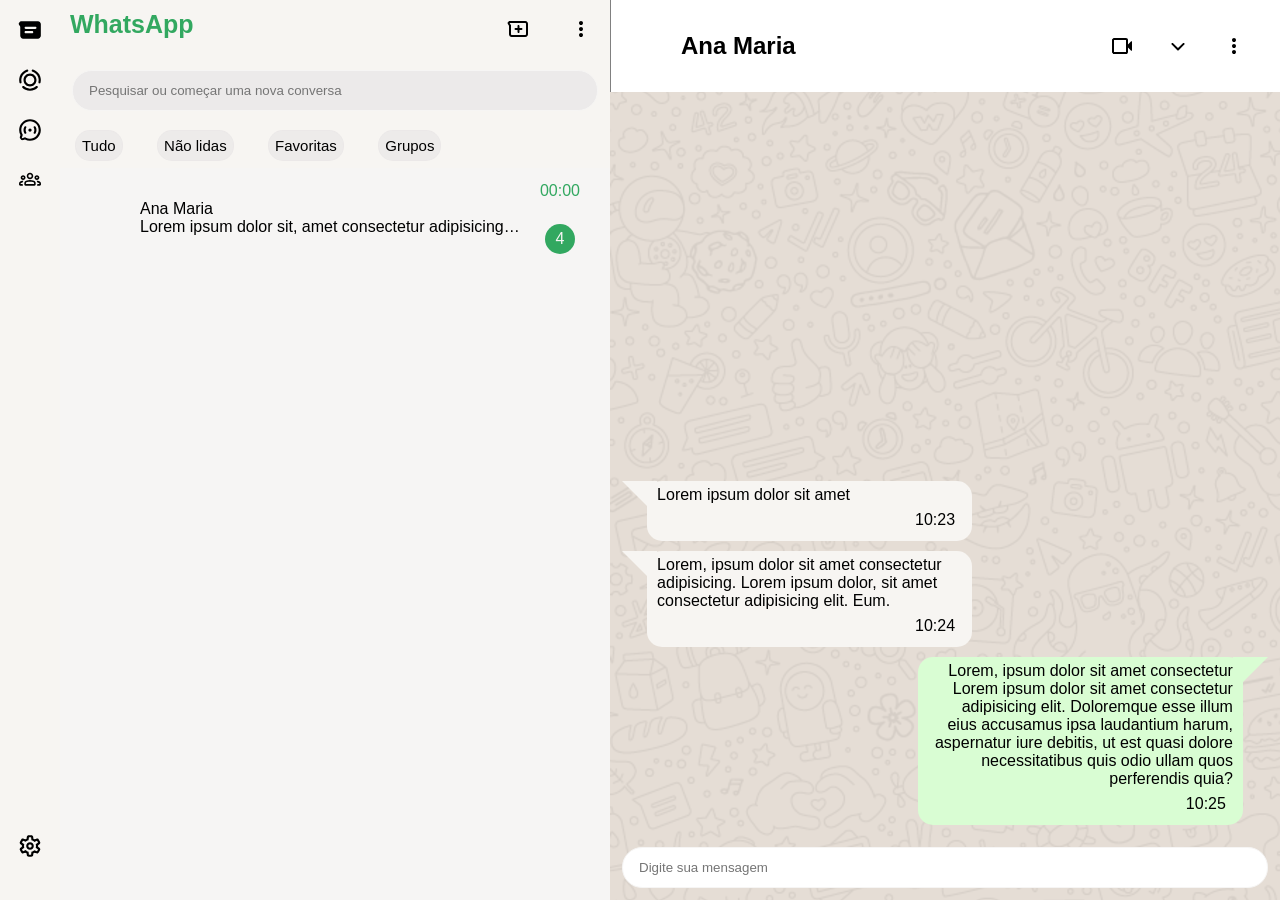
==== commit ae6b3cf0: "desenvolvendo funções para adicionar contatos no layout" ====
--- a/index.html
+++ b/index.html
@@ -1,10 +1,11 @@
 <!DOCTYPE html>
-<html lang="en">
+<html lang="pt-br">
 
 <head>
     <meta charset="UTF-8">
     <meta name="viewport" content="width=device-width, initial-scale=1.0">
     <link rel="stylesheet" href="./assets/style.css">
+    <script src="./app.js" defer type="module"></script>
     <title>Whatsap Web</title>
 </head>
 
@@ -43,13 +44,15 @@
         </div>
 
         <div class="container-baixo">
-            <div class="mensagens">
+
+
+            <article class="container_msg">
                 <div class="container-foto">
                     <img src="https://i.pravatar.cc/777" alt="" id="perfil-conversa" class="foto">
                 </div>
 
                 <div class="container-info">
-                    <p>Ana Maria</p>
+                    <p class="a">Ana Maria</p>
                     <p id="msg_extensa">Lorem ipsum dolor sit, amet consectetur adipisicing elit...</p>
                 </div>
 
@@ -57,262 +60,10 @@
                     <p id="horas">00:00</p>
                     <p id="noti" class="noti">4</p>
                 </div>
-            </div>
+            </article>
 
 
-            <div class="mensagens">
-                <div class="container-foto">
-                    <img src="https://i.pravatar.cc/777" alt="" id="perfil-conversa" class="foto">
-                </div>
 
-                <div class="container-info">
-                    <p>Ana Maria</p>
-                    <p id="msg_extensa">Lorem ipsum dolor sit, amet consectetur adipisicing elit...</p>
-                </div>
-
-                <div class="msn-bol">
-                    <p id="horas">00:00</p>
-                    <p id="noti" class="noti">4</p>
-                </div>
-            </div>
-
-
-            <div class="mensagens">
-                <div class="container-foto">
-                    <img src="https://i.pravatar.cc/777" alt="" id="perfil-conversa" class="foto">
-                </div>
-
-                <div class="container-info">
-                    <p>Ana Maria</p>
-                    <p id="msg_extensa">Lorem ipsum dolor sit, amet consectetur adipisicing elit...</p>
-                </div>
-
-                <div class="msn-bol">
-                    <p id="horas">00:00</p>
-                    <p id="noti" class="noti">4</p>
-                </div>
-            </div>
-
-
-            <div class="mensagens">
-                <div class="container-foto">
-                    <img src="https://i.pravatar.cc/777" alt="" id="perfil-conversa" class="foto">
-                </div>
-
-                <div class="container-info">
-                    <p>Ana Maria</p>
-                    <p id="msg_extensa">Lorem ipsum dolor sit, amet consectetur adipisicing elit...</p>
-                </div>
-
-                <div class="msn-bol">
-                    <p id="horas">00:00</p>
-                    <p id="noti" class="noti">4</p>
-                </div>
-            </div>
-
-
-            <div class="mensagens">
-                <div class="container-foto">
-                    <img src="https://i.pravatar.cc/777" alt="" id="perfil-conversa" class="foto">
-                </div>
-
-                <div class="container-info">
-                    <p>Ana Maria</p>
-                    <p id="msg_extensa">Lorem ipsum dolor sit, amet consectetur adipisicing elit...</p>
-                </div>
-
-                <div class="msn-bol">
-                    <p id="horas">00:00</p>
-                    <p id="noti" class="noti">4</p>
-                </div>
-            </div>
-
-
-            <div class="mensagens">
-                <div class="container-foto">
-                    <img src="https://i.pravatar.cc/777" alt="" id="perfil-conversa" class="foto">
-                </div>
-
-                <div class="container-info">
-                    <p>Ana Maria</p>
-                    <p id="msg_extensa">Lorem ipsum dolor sit, amet consectetur adipisicing elit...</p>
-                </div>
-
-                <div class="msn-bol">
-                    <p id="horas">00:00</p>
-                    <p id="noti" class="noti">4</p>
-                </div>
-            </div>
-
-
-            <div class="mensagens">
-                <div class="container-foto">
-                    <img src="https://i.pravatar.cc/777" alt="" id="perfil-conversa" class="foto">
-                </div>
-
-                <div class="container-info">
-                    <p>Ana Maria</p>
-                    <p id="msg_extensa">Lorem ipsum dolor sit, amet consectetur adipisicing elit...</p>
-                </div>
-
-                <div class="msn-bol">
-                    <p id="horas">00:00</p>
-                    <p id="noti" class="noti">4</p>
-                </div>
-
-            </div>
-
-
-            <div class="mensagens">
-                <div class="container-foto">
-                    <img src="https://i.pravatar.cc/777" alt="" id="perfil-conversa" class="foto">
-                </div>
-
-                <div class="container-info">
-                    <p>Ana Maria</p>
-                    <p id="msg_extensa">Lorem ipsum dolor sit, amet consectetur adipisicing elit...</p>
-                </div>
-
-                <div class="msn-bol">
-                    <p id="horas">00:00</p>
-                    <p id="noti" class="noti">4</p>
-                </div>
-            </div>
-            <div class="mensagens">
-                <div class="container-foto">
-                    <img src="https://i.pravatar.cc/777" alt="" id="perfil-conversa" class="foto">
-                </div>
-
-                <div class="container-info">
-                    <p>Ana Maria</p>
-                    <p id="msg_extensa">Lorem ipsum dolor sit, amet consectetur adipisicing elit...</p>
-                </div>
-
-                <div class="msn-bol">
-                    <p id="horas">00:00</p>
-                    <p id="noti" class="noti">4</p>
-                </div>
-            </div>
-            <div class="mensagens">
-                <div class="container-foto">
-                    <img src="https://i.pravatar.cc/777" alt="" id="perfil-conversa" class="foto">
-                </div>
-
-                <div class="container-info">
-                    <p>Ana Maria</p>
-                    <p id="msg_extensa">Lorem ipsum dolor sit, amet consectetur adipisicing elit...</p>
-                </div>
-
-                <div class="msn-bol">
-                    <p id="horas">00:00</p>
-                    <p id="noti" class="noti">4</p>
-                </div>
-            </div>
-            <div class="mensagens">
-                <div class="container-foto">
-                    <img src="https://i.pravatar.cc/777" alt="" id="perfil-conversa" class="foto">
-                </div>
-
-                <div class="container-info">
-                    <p>Ana Maria</p>
-                    <p id="msg_extensa">Lorem ipsum dolor sit, amet consectetur adipisicing elit...</p>
-                </div>
-
-                <div class="msn-bol">
-                    <p id="horas">00:00</p>
-                    <p id="noti" class="noti">4</p>
-                </div>
-            </div>
-            <div class="mensagens">
-                <div class="container-foto">
-                    <img src="https://i.pravatar.cc/777" alt="" id="perfil-conversa" class="foto">
-                </div>
-
-                <div class="container-info">
-                    <p>Ana Maria</p>
-                    <p id="msg_extensa">Lorem ipsum dolor sit, amet consectetur adipisicing elit...</p>
-                </div>
-
-                <div class="msn-bol">
-                    <p id="horas">00:00</p>
-                    <p id="noti" class="noti">4</p>
-                </div>
-            </div>
-            <div class="mensagens">
-                <div class="container-foto">
-                    <img src="https://i.pravatar.cc/777" alt="" id="perfil-conversa" class="foto">
-                </div>
-
-                <div class="container-info">
-                    <p>Ana Maria</p>
-                    <p id="msg_extensa">Lorem ipsum dolor sit, amet consectetur adipisicing elit...</p>
-                </div>
-
-                <div class="msn-bol">
-                    <p id="horas">00:00</p>
-                    <p id="noti" class="noti">4</p>
-                </div>
-            </div>
-            <div class="mensagens">
-                <div class="container-foto">
-                    <img src="https://i.pravatar.cc/777" alt="" id="perfil-conversa" class="foto">
-                </div>
-
-                <div class="container-info">
-                    <p>Ana Maria</p>
-                    <p id="msg_extensa">Lorem ipsum dolor sit, amet consectetur adipisicing elit...</p>
-                </div>
-
-                <div class="msn-bol">
-                    <p id="horas">00:00</p>
-                    <p id="noti" class="noti">4</p>
-                </div>
-            </div>
-            <div class="mensagens">
-                <div class="container-foto">
-                    <img src="https://i.pravatar.cc/777" alt="" id="perfil-conversa" class="foto">
-                </div>
-
-                <div class="container-info">
-                    <p>Ana Maria</p>
-                    <p id="msg_extensa">Lorem ipsum dolor sit, amet consectetur adipisicing elit...</p>
-                </div>
-
-                <div class="msn-bol">
-                    <p id="horas">00:00</p>
-                    <p id="noti" class="noti">4</p>
-                </div>
-            </div>
-            <div class="mensagens">
-                <div class="container-foto">
-                    <img src="https://i.pravatar.cc/777" alt="" id="perfil-conversa" class="foto">
-                </div>
-
-                <div class="container-info">
-                    <p>Ana Maria</p>
-                    <p id="msg_extensa">Lorem ipsum dolor sit, amet consectetur adipisicing elit...</p>
-                </div>
-
-                <div class="msn-bol">
-                    <p id="horas">00:00</p>
-                    <p id="noti" class="noti">4</p>
-                </div>
-            </div>
-            <div class="mensagens">
-                <div class="container-foto">
-                    <img src="https://i.pravatar.cc/777" alt="" id="perfil-conversa" class="foto">
-                </div>
-
-                <div class="container-info">
-                    <p>Ana Maria</p>
-                    <p id="msg_extensa">Lorem ipsum dolor sit, amet consectetur adipisicing elit...</p>
-                </div>
-
-                <div class="msn-bol">
-                    <p id="horas">00:00</p>
-                    <p id="noti" class="noti">4</p>
-                </div>
-            </div>
         </div>
     </section class="container.conversas">
 
--- a/assets/style.css
+++ b/assets/style.css
@@ -133,7 +133,7 @@
 margin-top: 0;
 }
 
-.mensagens{
+article{
     width: 500px;
     display: grid;
     grid-area: "foto";
@@ -269,6 +269,7 @@
 span{
     display: flex;
     justify-content: end;
+    padding: 7px;
 }
 
 .recebidas{
@@ -293,19 +294,19 @@
 }
 
 .cauda-esquerda{
-    border-left: 45px solid transparent;
-    border-right: 45px solid #f7f5f2;
-    border-bottom: 45px solid transparent;
+    border-left: 35px solid transparent;
+    border-right: 35px solid #f7f5f2;
+    border-bottom: 35px solid transparent;
     position: absolute;
-    left: -77px;
+    left: -60px;
     top: 0px;
 }
 
 .cauda-direita{
-    border-left: 45px solid transparent;
-    border-right: 45px solid #f7f5f2;
-    border-bottom: 45px solid transparent;
+    border-left: 35px solid #D9FDD3;
+    border-right: 35px solid transparent;
+    border-bottom: 35px solid transparent;
     position: absolute;
-    right: 77px;
+    right: -60px;
     top: 0px;
 }
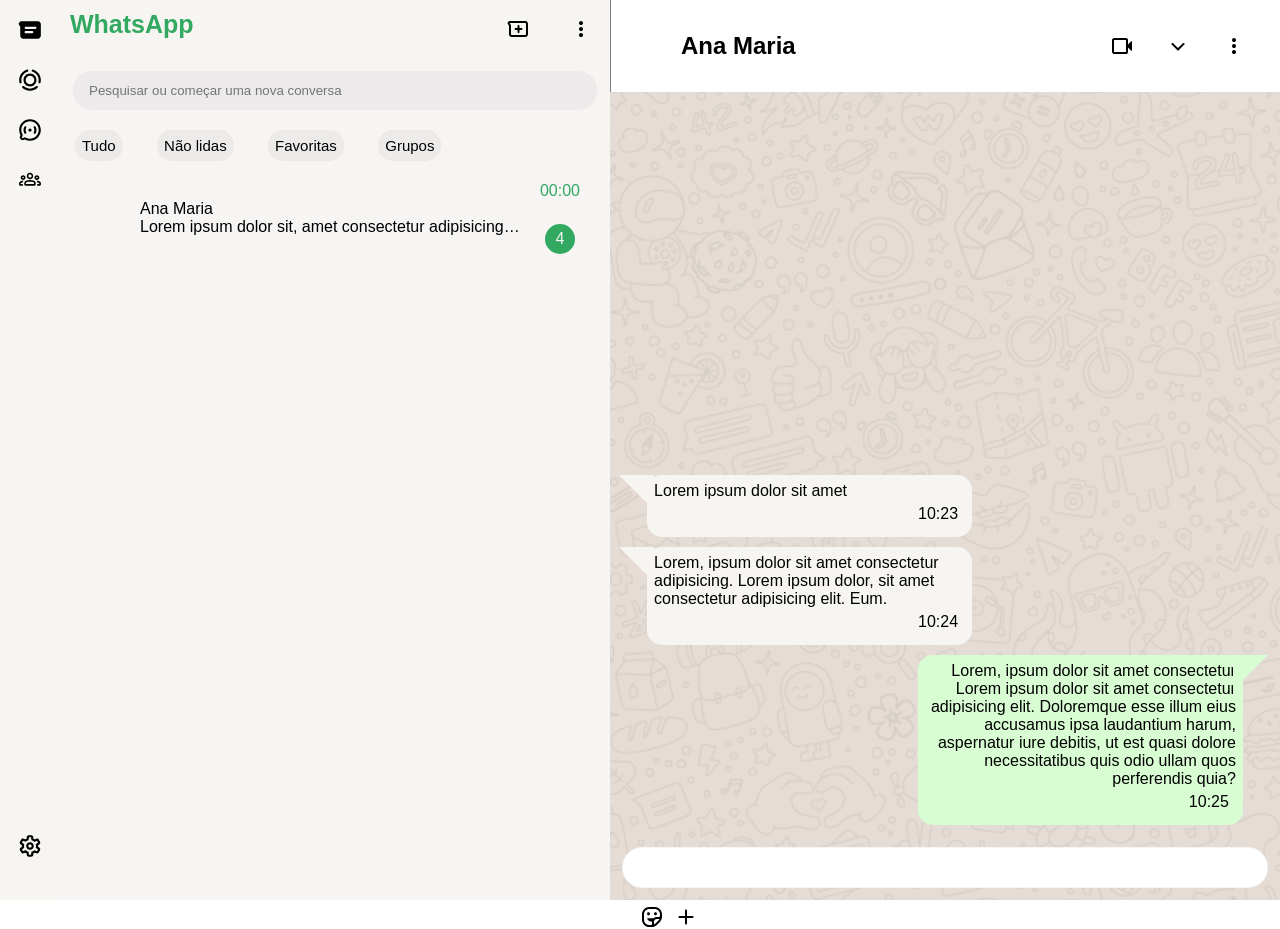
==== commit edd233e2: "caminhando para injetar as conversas no layout" ====
--- a/index.html
+++ b/index.html
@@ -17,9 +17,9 @@
             <img src="./assets/icons/newsletter.svg" alt="">
             <img src="./assets/icons/community.svg" alt="">
         </div>
-        <div class="container-icons" s>
+        <div class="container-icons">
             <img src="./assets/icons/settings.svg" alt="">
-            <img src="https://i.pravatar.cc/777" alt="">
+            <img src="https://i.pravatar.cc/300" alt="" id="fotoPerfil">
         </div>
     </nav>
 
@@ -48,7 +48,7 @@
 
             <article class="container_msg">
                 <div class="container-foto">
-                    <img src="https://i.pravatar.cc/777" alt="" id="perfil-conversa" class="foto">
+                    <img src="https://i.pravatar.cc/797" alt="" id="perfil-conversa" class="foto">
                 </div>
 
                 <div class="container-info">
@@ -65,7 +65,9 @@
 
 
         </div>
-    </section class="container.conversas">
+
+
+    </section>
 
     <main>
         <header>
@@ -100,8 +102,13 @@
             </div>
 
         </section>
-        <form action="">
-            <input type="text" placeholder="Digite sua mensagem" name="" id="send-msg">
+        <form action="" id="input">
+            <div class="figurinha">
+                <img src="./assets/icons/expressions.svg" alt="" class="icons-input">
+                <img src="./assets/icons/plus.svg" alt="">
+            </div>
+            <input type="text" placeholder="" name="" id="send-msg">
+
         </form>
     </main>
 </body>
--- a/assets/style.css
+++ b/assets/style.css
@@ -10,7 +10,6 @@
     display: block;
 }
 
-/*Geral*/
 body{
     height: 100dvh;
     display: grid;
@@ -21,7 +20,7 @@
     overflow: hidden; 
 }
 
-/*Col 1 = onde esta o perfil*/
+/*Col 1*/
 nav{
     grid-area: nav;
     background-color: #f7f5f2;
@@ -39,6 +38,7 @@
     gap: 10px;
 }
 
+
 .container-icons > img {
     border-radius: 100%;
     padding: 7px;
@@ -50,7 +50,9 @@
 }
 
 
-/*Col 2 - Botôes e imagens*/
+
+
+/*Col 2 */
 .container_conversas{
     grid-area: section;
     background-color: #F6F5F4;
@@ -266,10 +268,19 @@
 
 }
 
+.figurinha{
+    display: flex;
+    gap: 10px;
+    position: absolute;
+    top: 905px;
+    left: 640px;
+    background-color: #ffff;
+}
+
 span{
     display: flex;
     justify-content: end;
-    padding: 7px;
+    padding: 5px 7px 7px 2px;
 }
 
 .recebidas{
@@ -279,7 +290,7 @@
 }
 
 .enviadas, .recebidas{
-padding: 5px 10px;
+padding: 7px 7px;
 border-radius: 15px;
 height: fit-content;
 align-self: flex-end;
@@ -298,7 +309,7 @@
     border-right: 35px solid #f7f5f2;
     border-bottom: 35px solid transparent;
     position: absolute;
-    left: -60px;
+    left: -63px;
     top: 0px;
 }
 
@@ -309,4 +320,6 @@
     position: absolute;
     right: -60px;
     top: 0px;
-}+}
+
+
